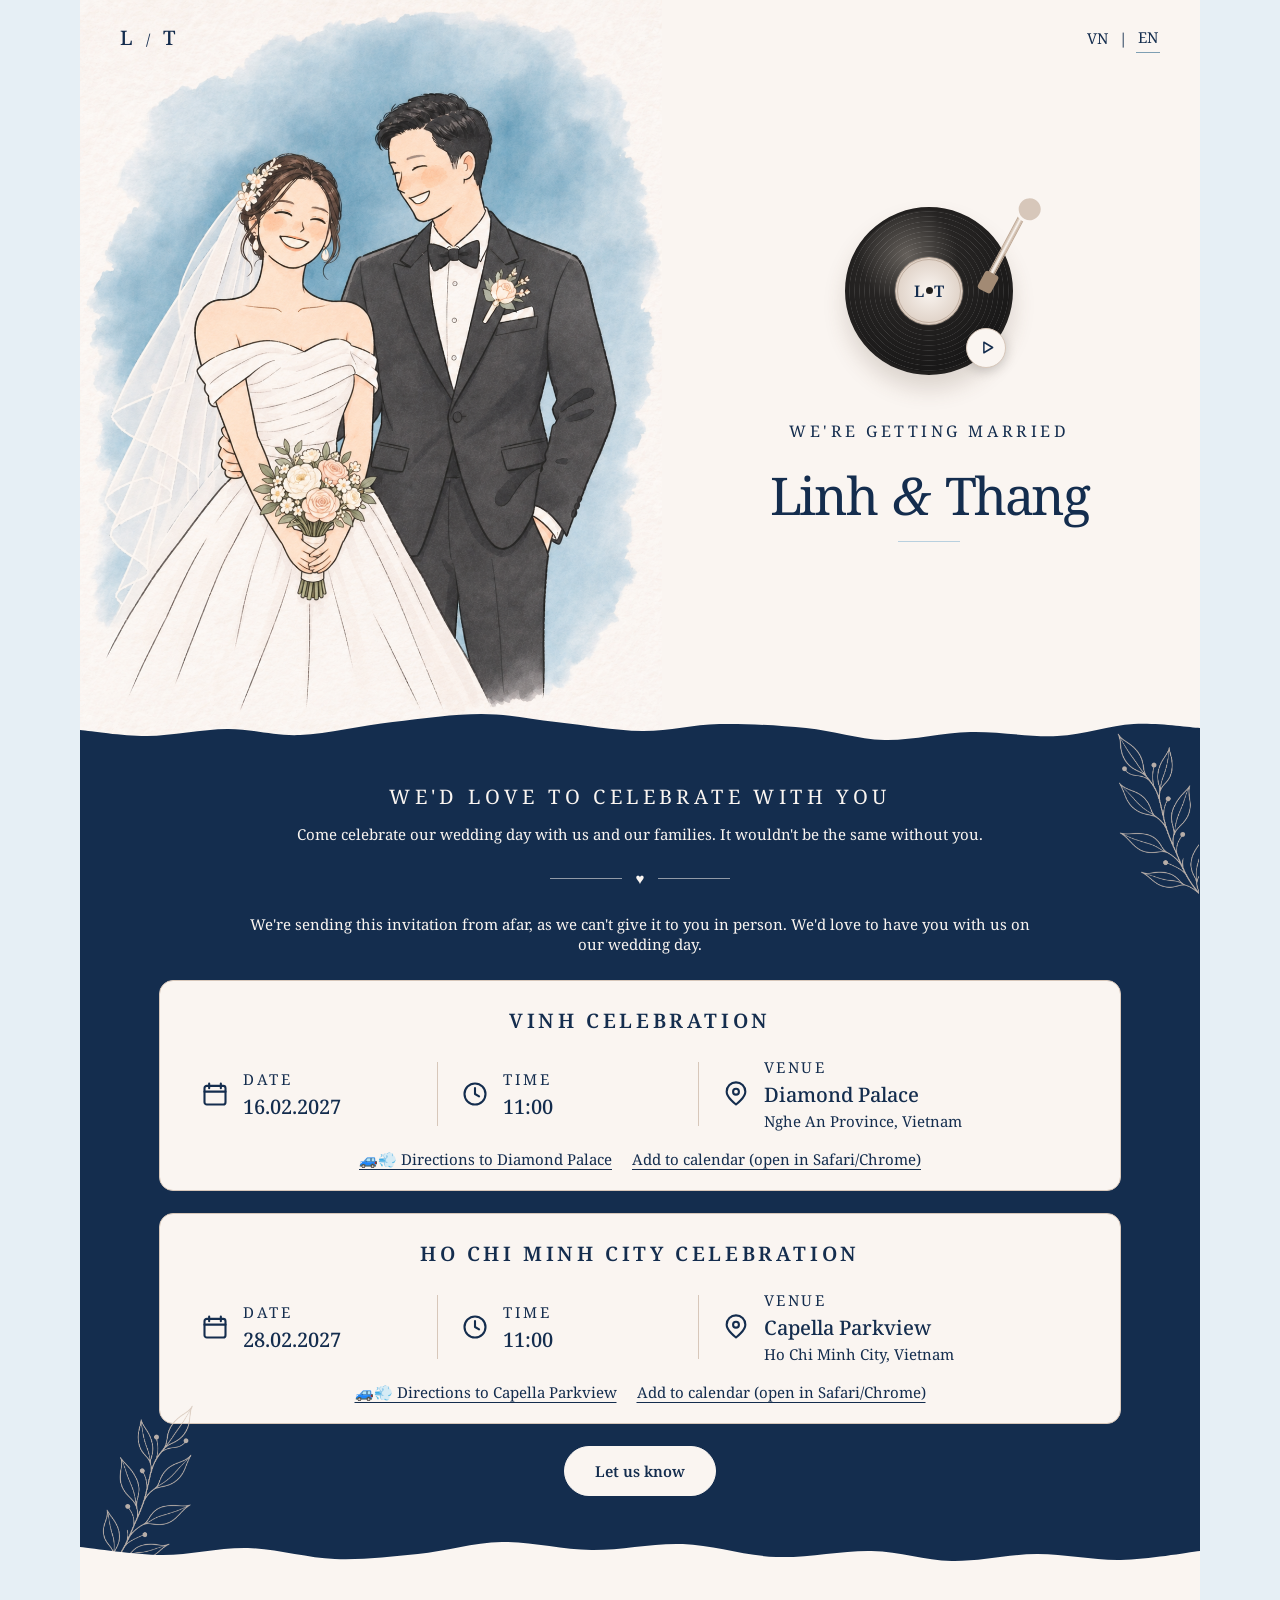
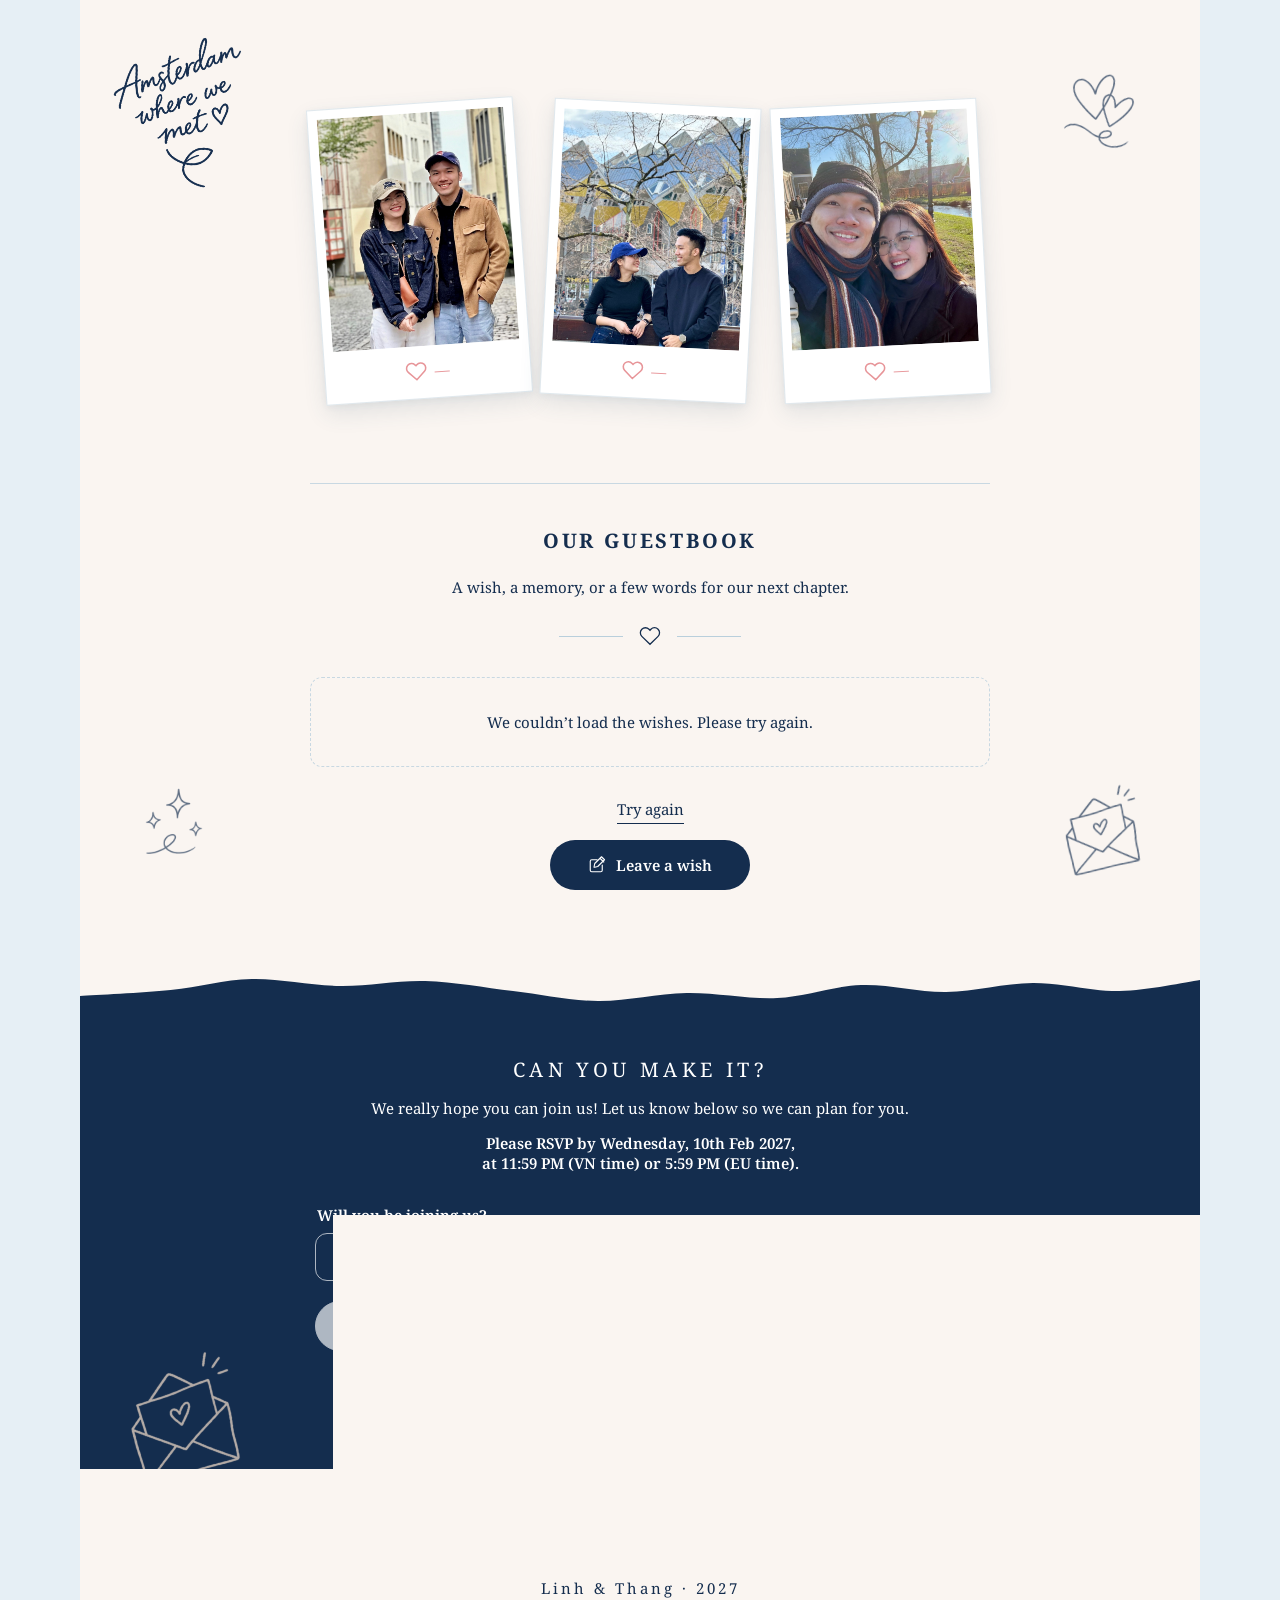
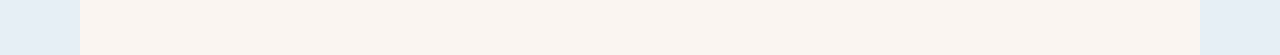
==== index.html @ 7b73bbb4 "Link the full calendar label including Safari/Chrome note" ====
<!doctype html>
<html lang="en">
<head>
  <meta charset="utf-8">
  <meta name="viewport" content="width=device-width,initial-scale=1,viewport-fit=cover">
  <meta name="theme-color" content="#e6eff5">
  <meta name="description" content="Thân mến mời bạn đến chung vui trong ngày cưới của Linh &amp; Thắng. Nghệ An · 16.02.2027 | TP. Hồ Chí Minh · 28.02.2027.">
  <title>Linh & Thang | We're getting married!</title>
  <!-- Static sharing metadata is readable before JavaScript or the private guest lookup.
       Keep og:url and canonical unset: invitation query parameters identify the recipient. -->
  <meta property="og:type" content="website">
  <meta property="og:site_name" content="Linh &amp; Thắng">
  <meta property="og:locale" content="vi_VN">
  <meta property="og:locale:alternate" content="en_US">
  <meta property="og:title" content="Linh &amp; Thắng | Thiệp cưới">
  <meta property="og:description" content="Thân mến mời bạn đến chung vui trong ngày cưới của Linh &amp; Thắng. Nghệ An · 16.02.2027 | TP. Hồ Chí Minh · 28.02.2027.">
  <meta property="og:image" content="https://linhthangwedding.github.io/assets/polaroid-couple-20261106.jpg">
  <meta property="og:image:secure_url" content="https://linhthangwedding.github.io/assets/polaroid-couple-20261106.jpg">
  <meta property="og:image:type" content="image/jpeg">
  <meta property="og:image:width" content="1436">
  <meta property="og:image:height" content="2048">
  <meta property="og:image:alt" content="Linh và Thắng bên nhau trên một con phố ở Hà Lan.">
  <meta name="twitter:card" content="summary_large_image">
  <meta name="twitter:title" content="Linh &amp; Thắng | Thiệp cưới">
  <meta name="twitter:description" content="Thân mến mời bạn đến chung vui trong ngày cưới của Linh &amp; Thắng. Nghệ An · 16.02.2027 | TP. Hồ Chí Minh · 28.02.2027.">
  <meta name="twitter:image" content="https://linhthangwedding.github.io/assets/polaroid-couple-20261106.jpg">
  <meta name="twitter:image:alt" content="Linh và Thắng bên nhau trên một con phố ở Hà Lan.">
  <link rel="preconnect" href="https://script.google.com">
  <link rel="dns-prefetch" href="//script.googleusercontent.com">
  <!-- Begin the private guest lookup as soon as the HTML head is parsed.
       The response is held for script.js?v=repeat-hearts-20261104; no names are embedded in public files. -->
  <script>
  (() => {
    const slug = new URLSearchParams(location.search).get("i") ||
                 new URLSearchParams(location.search).get("invite") || "";
    if (!/^[a-z0-9][a-z0-9-]{1,75}$/.test(slug)) return;
    const endpoint = new URL("https://script.google.com/macros/s/AKfycbwDA6HVjo0JZUM0dCiPjVwNB2Whzjgsr4IiuTxulmd2LDijhpfQ3SR_c34VVJ6mXHNRxQ/exec");
    const callback = "ltEarlyGuest" + Math.random().toString(36).slice(2);
    endpoint.searchParams.set("action", "guest");
    endpoint.searchParams.set("invite", slug);
    endpoint.searchParams.set("callback", callback);
    endpoint.searchParams.set("nocache", String(Date.now()));
    window.__ltwEarlyGuestLookup = new Promise((resolve, reject) => {
      const tag = document.createElement("script");
      let complete = false;
      const timer = setTimeout(() => finish(new Error("Guest lookup timed out")), 20000);
      function finish(error, data) {
        if (complete) return;
        complete = true;
        clearTimeout(timer);
        tag.remove();
        delete window[callback];
        if (error) reject(error);
        else resolve(data);
      }
      // Paint the verified guest name as soon as the early lookup returns.
      // Do not wait for the main JavaScript bundle or trust a guessed slug.
      window[callback] = data => {
        if (data && data.valid === true && typeof data.name === "string" && data.name.trim()) {
          const name = data.name.trim().slice(0, 120);
          const cacheEntry = JSON.stringify({
            name,
            expires: Date.now() + 3 * 24 * 60 * 60 * 1000
          });
          for (const kind of ["localStorage", "sessionStorage"]) {
            try { window[kind].setItem("ltw:verifiedGuest:" + slug, cacheEntry); }
            catch (_) { /* Private browsing may block storage. */ }
          }
          const paint = () => {
            const label = document.getElementById("inviteGuestName");
            if (!label) return false;
            label.textContent = name;
            label.classList.remove("hidden");
            const notice = document.getElementById("inviteGuestNotice");
            if (notice && notice.dataset.messageKey === "guestLoading") {
              notice.dataset.messageKey = "";
              notice.textContent = "";
              notice.classList.add("hidden");
            }
            return true;
          };
          if (!paint()) document.addEventListener("DOMContentLoaded", paint, {once:true});
        }
        finish(null, data);
      };
      tag.onerror = () => finish(new Error("Guest lookup failed"));
      tag.src = endpoint.toString();
      tag.async = true;
      document.head.appendChild(tag);
    });
  })();
  </script>
  <link rel="preconnect" href="https://fonts.googleapis.com">
  <link rel="preconnect" href="https://fonts.gstatic.com" crossorigin>
  <link href="https://fonts.googleapis.com/css2?family=Noto+Serif:ital,wght@0,400;0,500;0,600;1,400;1,500&display=swap" rel="stylesheet">
  <link rel="preload" as="image" href="assets/hero-watercolour-bouquet-20261103.png" fetchpriority="high">
  <link rel="stylesheet" href="styles.css?v=calendar-linked-note-20261116">
  <link rel="stylesheet" href="guestbook.css?v=20261116b">
</head>
<body>
<main class="site-shell">

  <header class="topbar">
    <a class="monogram" href="#top" aria-label="Linh and Thang" data-i18n-aria-label="brandAria">L <span>/</span> T</a>
    <!-- Switch between fully localized Vietnamese and English invitations. -->
    <div class="lang-switch" aria-label="Choose a language" data-i18n-aria-label="languageAria">
      <button class="lang-btn" data-lang="vi" type="button">VN</button>
      <span>|</span>
      <button class="lang-btn active" data-lang="en" type="button">EN</button>
    </div>
  </header>

  <section class="hero" id="top">
    <div class="hero-photo">
      <img src="assets/hero-watercolour-bouquet-20261103.png" alt="Watercolour wedding portrait of Linh and Thang" data-i18n-alt="imageAlt" width="1117" height="1408" loading="eager" fetchpriority="high">
      <span class="photo-wash" aria-hidden="true"></span>
    </div>
    <div class="hero-copy">
      <div class="vinyl-player" id="vinylPlayer">
        <div class="turntable-deck">
          <div class="turntable-arm" aria-hidden="true"></div>
          <button class="vinyl-play-button" id="vinylPlayButton" type="button" disabled
            aria-label="Play I Think They Call This Love (Cover)" data-i18n-aria-label="musicPlayLabel" aria-pressed="false">
            <span class="vinyl-disc" aria-hidden="true"><span class="vinyl-disc-label">L&nbsp;&nbsp;T</span></span>
            <span class="vinyl-control" aria-hidden="true">
              <svg class="vinyl-icon-play" viewBox="0 0 24 24" fill="none" stroke="currentColor" stroke-width="1.7" stroke-linejoin="round"><path d="m9 6 10 6-10 6z"/></svg>
              <svg class="vinyl-icon-pause" viewBox="0 0 24 24" fill="none" stroke="currentColor" stroke-width="1.7" stroke-linecap="round"><path d="M9 6v12M15 6v12"/></svg>
            </span>
          </button>
        </div>
        <p id="vinylStatus" class="vinyl-status sr-only" role="status" aria-live="polite" data-i18n="musicLoading">Loading music player…</p>
        <div class="spotify-playback-service" aria-hidden="true" inert>
          <div class="spotify-embed-slot" id="spotifyEmbedSlot" aria-label="Spotify player for I Think They Call This Love (Cover)"></div>
        </div>
      </div>
      <p class="eyebrow" data-i18n="weddingOf">WE'RE GETTING MARRIED</p>
      <h1>Linh <em>&amp;</em> Thang</h1>
      <div class="fine-rule" aria-hidden="true"></div>
    </div>
  </section>

  <section class="invite-card botanical-card">
    <span class="botanical branch-left" aria-hidden="true"></span>
    <span class="botanical branch-right" aria-hidden="true"></span>

    <p class="invite-kicker" data-i18n="formalInvite">WE'D LOVE TO CELEBRATE WITH YOU</p>
    <p id="inviteGuestName" class="invite-guest-name hidden" aria-live="polite"></p>
    <!-- Paint the name from the personal URL immediately; backend verifies it before RSVP. -->
    <script>
      (() => {
        const params = new URLSearchParams(window.location.search);
        const slug = (params.get("i") || params.get("invite") || "").trim();
        let name = (params.get("to") || "").trim().slice(0, 120);
        if (!name && /^[a-z0-9][a-z0-9-]{1,75}$/.test(slug)) {
          // Only a name previously verified by our backend is saved locally.
          // Show it before the rest of the page finishes parsing.
          try {
            const key = "ltw:verifiedGuest:" + slug;
            const cached = JSON.parse(localStorage.getItem(key) || sessionStorage.getItem(key) || "null");
            if (cached && typeof cached.name === "string" && cached.expires > Date.now()) {
              name = cached.name.trim().slice(0, 120);
            }
          } catch (_) { /* Private browsing may disable local storage. */ }
        }
        if (slug && name && /^[a-z0-9][a-z0-9-]{1,75}$/.test(slug)) {
          const label = document.getElementById("inviteGuestName");
          label.textContent = name;
          label.classList.remove("hidden");
        }
      })();
    </script>
    <p id="inviteGuestNotice" class="invite-guest-notice hidden" role="status"></p>
    <p class="invite-copy" data-i18n="inviteCopy">Come celebrate our wedding day with us and our families. It wouldn't be the same without you.</p>

    <div class="ornament"><span></span><i>♥</i><span></span></div>

    <p class="invite-copy celebration-note" data-i18n="celebrationNote">We're sending this invitation from afar, as we can't give it to you in person. We'd love to have you with us on our wedding day.</p>

    <div class="celebration-panel celebration-panel--vinh">
      <p class="celebration-heading" data-i18n="vinhCelebration">VINH CELEBRATION</p>
      <div class="event-facts">
        <div class="fact">
          <div class="fact-icon" aria-hidden="true"><svg viewBox="0 0 24 24" focusable="false" xmlns="http://www.w3.org/2000/svg"><rect x="3" y="5" width="18" height="16" rx="2"/><path d="M7 3v4M17 3v4M3 10h18"/></svg></div>
          <div>
            <span class="fact-label" data-i18n="dateLabel">Date</span>
            <strong>16.02.2027</strong>
          </div>
        </div>
        <div class="fact">
          <div class="fact-icon" aria-hidden="true"><svg viewBox="0 0 24 24" focusable="false" xmlns="http://www.w3.org/2000/svg"><circle cx="12" cy="12" r="9"/><path d="M12 7v5l3.5 2"/></svg></div>
          <div>
            <span class="fact-label" data-i18n="timeLabel">Time</span>
            <strong>11:00</strong>
          </div>
        </div>
        <div class="fact location-fact">
          <div class="fact-icon" aria-hidden="true"><svg viewBox="0 0 24 24" focusable="false" xmlns="http://www.w3.org/2000/svg"><path d="M20 10c0 5-8 11-8 11S4 15 4 10a8 8 0 1 1 16 0Z"/><circle cx="12" cy="10" r="2.5"/></svg></div>
          <div>
            <span class="fact-label" data-i18n="locationLabel">Venue</span>
            <strong data-i18n="vinhVenue">Diamond Palace</strong>
            <small data-i18n="vinhCity">Nghe An Province, Vietnam</small>
          </div>
        </div>
      </div>
      <div class="celebration-links">
        <a class="text-link" href="https://www.google.com/maps/search/?api=1&amp;query=Diamond+Palace+9+Ho+Tung+Mau+Vinh+Nghe+An+Vietnam&amp;query_place_id=ChIJ3fLn3-zPOTERuhiOadFgFDk" target="_blank" rel="noopener" data-i18n="vinhDirections">🚙💨 Directions to Diamond Palace</a>
        <div class="calendar-action">
          <a class="text-link" href="https://linhthangwedding.github.io/assets/linh-thang-wedding-vinh.ics" download="Linh-Thang-Wedding-Vinh.ics" data-i18n="saveDate">Add to calendar (open in Safari/Chrome)</a>
        </div>
      </div>
    </div>

    <div class="celebration-panel celebration-panel--hcm">
      <p class="celebration-heading" data-i18n="hcmCelebration">HO CHI MINH CITY CELEBRATION</p>
      <div class="event-facts">
        <div class="fact">
          <div class="fact-icon" aria-hidden="true"><svg viewBox="0 0 24 24" focusable="false" xmlns="http://www.w3.org/2000/svg"><rect x="3" y="5" width="18" height="16" rx="2"/><path d="M7 3v4M17 3v4M3 10h18"/></svg></div>
          <div>
            <span class="fact-label" data-i18n="dateLabel">Date</span>
            <strong>28.02.2027</strong>
          </div>
        </div>
        <div class="fact">
          <div class="fact-icon" aria-hidden="true"><svg viewBox="0 0 24 24" focusable="false" xmlns="http://www.w3.org/2000/svg"><circle cx="12" cy="12" r="9"/><path d="M12 7v5l3.5 2"/></svg></div>
          <div>
            <span class="fact-label" data-i18n="timeLabel">Time</span>
            <strong>11:00</strong>
          </div>
        </div>
        <div class="fact location-fact">
          <div class="fact-icon" aria-hidden="true"><svg viewBox="0 0 24 24" focusable="false" xmlns="http://www.w3.org/2000/svg"><path d="M20 10c0 5-8 11-8 11S4 15 4 10a8 8 0 1 1 16 0Z"/><circle cx="12" cy="10" r="2.5"/></svg></div>
          <div>
            <span class="fact-label" data-i18n="locationLabel">Venue</span>
            <strong>Capella Parkview</strong>
            <small data-i18n="city">Ho Chi Minh City, Vietnam</small>
          </div>
        </div>
      </div>
      <div class="celebration-links">
        <a class="text-link" href="https://www.google.com/maps/search/?api=1&amp;query=Capella+Parkview+Ho+Chi+Minh+City" target="_blank" rel="noopener" data-i18n="hcmDirections">🚙💨 Directions to Capella Parkview</a>
        <div class="calendar-action">
          <a class="text-link" href="https://linhthangwedding.github.io/assets/linh-thang-wedding.ics" download="Linh-Thang-Wedding.ics" data-i18n="saveDate">Add to calendar (open in Safari/Chrome)</a>
        </div>
      </div>
    </div>

    <div class="invite-actions celebration-rsvp-action">
      <a class="btn primary" href="#rsvp" data-i18n="rsvpButton">Let us know</a>
    </div>
  </section>

  <section class="story-section" id="story">
    <figure class="story-origin">
      <span class="story-origin-art" aria-hidden="true"></span>
      <figcaption class="sr-only" data-i18n="storyOrigin">Amsterdam — where we met</figcaption>
    </figure>


    <!-- Caption-free demo: replace the three src values after layout approval. -->
    <div class="polaroid-gallery" role="group" aria-label="Three favorite moments of Linh and Thang">
      <figure class="polaroid polaroid--one">
        <div class="polaroid-photo"><img src="assets/polaroid-couple-20261106.jpg" alt="Linh and Thang together" data-i18n-alt="storyPhotoCoupleAlt" width="1436" height="2048" loading="lazy" decoding="async"></div>
        <button class="photo-heart" type="button" data-photo-heart="keukenhof" aria-label="Like this photo" disabled><svg viewBox="0 0 24 24" aria-hidden="true"><path d="M20.8 4.6a5.5 5.5 0 0 0-7.8 0L12 5.7l-1.1-1.1a5.5 5.5 0 0 0-7.8 7.8L12 21l8.8-8.6a5.5 5.5 0 0 0 0-7.8Z"/></svg><span class="photo-heart-count">—</span></button>
      </figure>
      <figure class="polaroid polaroid--two">
        <div class="polaroid-photo"><img src="assets/polaroid-rotterdam.jpeg?v=20261102b" onerror="this.onerror=null;this.src='assets/louvre.jpeg'" alt="Linh and Thang in Rotterdam" loading="lazy" decoding="async"></div>
        <button class="photo-heart" type="button" data-photo-heart="rotterdam" aria-label="Like this photo" disabled><svg viewBox="0 0 24 24" aria-hidden="true"><path d="M20.8 4.6a5.5 5.5 0 0 0-7.8 0L12 5.7l-1.1-1.1a5.5 5.5 0 0 0-7.8 7.8L12 21l8.8-8.6a5.5 5.5 0 0 0 0-7.8Z"/></svg><span class="photo-heart-count">—</span></button>
      </figure>
      <figure class="polaroid polaroid--three">
        <div class="polaroid-photo"><img src="assets/polaroid-zaandam-20261104.jpg" alt="Linh and Thang in Zaandam" data-i18n-alt="storyPhotoZaandamAlt" width="2048" height="1536" loading="lazy" decoding="async"></div>
        <button class="photo-heart" type="button" data-photo-heart="zaandam" aria-label="Like this photo" disabled><svg viewBox="0 0 24 24" aria-hidden="true"><path d="M20.8 4.6a5.5 5.5 0 0 0-7.8 0L12 5.7l-1.1-1.1a5.5 5.5 0 0 0-7.8 7.8L12 21l8.8-8.6a5.5 5.5 0 0 0 0-7.8Z"/></svg><span class="photo-heart-count">—</span></button>
      </figure>
    </div>
    <p id="photoHeartStatus" class="photo-heart-status" role="status" aria-live="polite"></p>

    <section class="guestbook" id="guestbook" aria-labelledby="guestbookTitle">
      <h2 class="guestbook-title" id="guestbookTitle" data-gb-copy="title">OUR GUESTBOOK</h2>
      <p class="guestbook-intro" data-gb-copy="intro">A wish, a memory, or a few words for our next chapter.</p>
      <div class="guestbook-divider" aria-hidden="true"><svg viewBox="0 0 24 24"><path d="M20.8 4.6a5.5 5.5 0 0 0-7.8 0L12 5.7l-1.1-1.1a5.5 5.5 0 0 0-7.8 7.8L12 21l8.8-8.6a5.5 5.5 0 0 0 0-7.8Z"/></svg></div>
      <p class="guestbook-state" id="guestbookState" role="status">Opening our guestbook…</p>
      <div class="guestbook-list" id="guestbookList" role="region" tabindex="0" aria-label="Wishes for Linh and Thang"></div>
      <p class="guestbook-scroll-hint" id="guestbookScrollHint" data-gb-copy="scroll" hidden>Scroll inside the guestbook to read more</p>
      <div class="guestbook-actions">
        <button type="button" class="guestbook-retry" id="guestbookRetry" data-gb-copy="retry" hidden>Try again</button>
        <button type="button" class="guestbook-more" id="guestbookMore" data-gb-copy="more" hidden>Read more wishes</button>
        <button type="button" class="btn primary guestbook-open" id="guestbookOpen" aria-haspopup="dialog" aria-controls="guestbookDialog">
          <svg viewBox="0 0 24 24" aria-hidden="true"><path d="M12 5H5a2 2 0 0 0-2 2v12a2 2 0 0 0 2 2h12a2 2 0 0 0 2-2v-7M16 3l5 5M9 15l4-1L22 5l-4-4-9 9-1 5Z"/></svg>
          <span data-gb-copy="open">Leave a wish</span>
        </button>
      </div>
    </section>


    <div class="story-small-doodles" aria-hidden="true">
      <span class="story-doodle story-doodle-hearts"></span>
      <span class="story-doodle story-doodle-letter"></span>
      <span class="story-doodle story-doodle-sparkles"></span>
    </div>


  </section>

  <section class="rsvp-section" id="rsvp">
    <div class="rsvp-head">
      <p class="section-kicker" data-i18n="rsvpTitle">CAN YOU MAKE IT?</p>
      <p id="rsvpIntro" data-i18n="rsvpIntro">We really hope you can join us! Let us know below so we can plan for you.</p>
      <p class="rsvp-deadline" data-i18n="rsvpDeadline">Please RSVP by Wednesday, 10th Feb 2027,
at 11:59 PM (VN time) or 5:59 PM (EU time).</p>
    </div>

    <div id="rsvpClosedPanel" class="rsvp-closed-panel hidden" role="status" aria-live="polite">
      <p id="rsvpClosedMessage"></p>
      <p id="rsvpSeeYou" class="rsvp-see-you hidden" data-i18n="rsvpSeeYou">See you at our</p>
      <p id="rsvpVenueSummary" class="rsvp-venue-summary hidden"></p>
      <p id="rsvpSignoff" class="rsvp-signoff hidden" data-i18n="rsvpSignoff">With love,
Linh &amp; Thang ♡</p>
      <div id="rsvpEditControls" class="rsvp-edit-controls hidden">
        <p data-i18n="rsvpEditHint">Plans changed? You can update your RSVP until February 10, 2027, at 11:59 PM (Vietnam time) / 5:59 PM (CET).</p>
      </div>
      <div id="rsvpActionRow" class="rsvp-action-row hidden">
        <button type="button" id="rsvpEditButton" class="btn ghost hidden" data-i18n="rsvpEditButton">Update my RSVP</button>
        <div id="rsvpCalendarAction" class="calendar-action rsvp-calendar-action hidden">
          <a id="rsvpCalendarButton" class="btn primary rsvp-calendar-button hidden" href="https://linhthangwedding.github.io/assets/linh-thang-wedding.ics" download="Linh-Thang-Wedding.ics" data-i18n="rsvpCalendarButton">Add to calendar (open in Safari/Chrome)</a>
        </div>
      </div>
    </div>

    <form id="rsvpForm" class="rsvp-form">
      <input type="hidden" name="event" value="hcm">
      <input type="hidden" name="invite" id="rsvpInvite" value="">
      <p id="rsvpGuestSummary" class="rsvp-invitee hidden" aria-live="polite">
        <span data-i18n="guestSummaryLabel">Replying for</span>
        <strong id="rsvpGuestName"></strong>
      </p>

      <fieldset>
        <legend data-i18n="attendingQ">Will you be joining us?</legend>
        <div class="choice-row">
          <label class="choice"><input type="radio" name="attending" value="yes" required><span data-i18n="yes">Yes, I'll be there!</span></label>
          <label class="choice"><input type="radio" name="attending" value="no" required><span data-i18n="no">Sorry, I can't</span></label>
        </div>
      </fieldset>

      <div id="yesBranch" class="branch hidden">
        <fieldset id="rsvpVenueFieldset" disabled>
          <legend data-i18n="venueQuestion">Which celebration will you be joining?</legend>
          <div class="choice-row">
            <label class="choice"><input type="radio" name="venue" value="Vinh" required disabled><span data-i18n="venueVinh">Nghe An</span></label>
            <label class="choice"><input type="radio" name="venue" value="HCM" required disabled><span data-i18n="venueHCM">Ho Chi Minh City</span></label>
          </div>
        </fieldset>
        <label>
          <span data-i18n="partySize">How many are coming (including you)?</span>
          <input type="number" name="party_size" min="1" max="10" step="1" value="1" inputmode="numeric" disabled>
          <small class="party-help" data-i18n="partySizeHelp">Please include yourself in the total.</small>
          <span class="party-summary" id="partyConfirmation" aria-live="polite"></span>
        </label>
      </div>

      <div id="noBranch" class="branch hidden">
        <div class="decline-message">
          <p id="declineMessage" aria-live="polite"></p>
          <p class="rsvp-signoff" data-i18n="rsvpSignoff">With love,
Linh &amp; Thang ♡</p>
        </div>
        <textarea name="wishes" rows="4" aria-label="A little note or wish for Linh & Thang" data-i18n-aria-label="wishes" data-i18n-placeholder="wishesPlaceholder" placeholder="Leave us a little wish, if you'd like..."></textarea>
      </div>

      <button class="btn primary full" type="submit" data-i18n="submit">Send my RSVP</button>
      <button id="rsvpCancelEdit" class="btn ghost rsvp-cancel-edit hidden" type="button" data-i18n="rsvpCancelEdit">Back to my RSVP</button>
      <p id="formStatus" class="form-status" role="status"></p>
    </form>
  </section>

  <footer>
    <p>Linh &amp; Thang · 2027</p>
  </footer>
</main>

<dialog class="guestbook-dialog" id="guestbookDialog" aria-labelledby="guestbookModalTitle" aria-describedby="guestbookModalIntro">
  <button class="guestbook-close" type="button" id="guestbookClose" aria-label="Close the wish form"><svg viewBox="0 0 24 24" aria-hidden="true"><path d="m6 6 12 12M6 18 18 6"/></svg></button>
  <h2 id="guestbookModalTitle" data-gb-copy="modalTitle">A little note for Linh &amp; Thang</h2>
  <p class="guestbook-dialog-intro" id="guestbookModalIntro" data-gb-copy="modalIntro">We’d love to read a few words from you.</p>
  <form class="guestbook-form" id="guestbookForm">
    <p id="guestbookFeedback" class="guestbook-feedback" role="status" aria-live="polite" hidden></p>
    <label class="guestbook-field" for="guestbookName"><span data-gb-copy="name">Your name</span>
      <input id="guestbookName" name="display_name" type="text" autocomplete="name" maxlength="80" required>
    </label>
    <label class="guestbook-field" for="guestbookMessage"><span data-gb-copy="message">Your wish</span>
      <textarea id="guestbookMessage" name="message" rows="4" maxlength="1000" required aria-describedby="guestbookPublicNote"></textarea>
    </label>
    <div class="guestbook-field-footer"><output class="guestbook-counter" id="guestbookCounter" for="guestbookMessage" aria-hidden="true">0 / 1000</output></div>
    <label class="guestbook-honeypot" aria-hidden="true">Website<input type="text" name="website" tabindex="-1" autocomplete="off"></label>
    <p class="guestbook-public-note" id="guestbookPublicNote" data-gb-copy="publicNote">Your name and wish will appear in the guestbook for everyone to read.</p>
    <button class="btn primary" id="guestbookSend" type="submit" data-gb-copy="send">Send my wish</button>
  </form>
</dialog>
<script src="script.js?v=calendar-linked-note-20261116"></script>
<script src="guestbook.js?v=20261116a"></script>
</body>
</html>
---- styles.css ----
:root{
  --bg:#e6eff5;
  --paper:#ffffff;
  --paper2:#ffffff;
  --ink:#142d4e;
  --muted:#587b90;
  --line:#bfd3df;
  --sage:#7e9fb3;
  --button:#142d4e;
  --button-dark:#0b1e36;
}
*{box-sizing:border-box}
html{scroll-behavior:smooth}
body{
  margin:0;
  background:var(--bg);
  color:var(--ink);
  font-family:"Manrope",system-ui,sans-serif;
}
button,input,textarea{font:inherit}
.site-shell{
  width:min(100%,1120px);
  margin:0 auto;
  background:var(--paper);
  box-shadow:none;
  overflow:hidden;
}
.topbar{
  position:absolute;
  z-index:10;
  width:min(calc(100% - 40px),1080px);
  left:50%;
  transform:translateX(-50%);
  top:22px;
  display:flex;
  justify-content:space-between;
  align-items:center;
  padding:0 20px;
}
.monogram{
  color:var(--ink);
  text-decoration:none;
  font:500 18px/1 "Noto Serif",serif;
  letter-spacing:.08em;
}
.monogram span{color:#88a9bc;font-weight:400;margin:0 5px}
.lang-switch{display:flex;gap:9px;align-items:center;color:#587b90;font-family:"Noto Serif",serif;font-size:13px}
.lang-btn{border:0;background:transparent;color:#587b90;padding:5px 2px;cursor:pointer}
.lang-btn.active{color:var(--ink);border-bottom:1px solid #7e9fb3}

.hero{
  min-height:590px;
  display:grid;
  grid-template-columns:52% 48%;
  background:#ffffff;
}
.hero-photo{
  position:relative;
  min-height:590px;
  overflow:hidden;
}
.hero-photo img{
  width:100%;
  height:100%;
  object-fit:cover;
  object-position:center 64%;
  display:block;
  filter:none;
}
.photo-wash{display:none;}
.hero-copy{
  display:flex;
  flex-direction:column;
  justify-content:center;
  align-items:center;
  text-align:center;
  background:#faf5f1;
  padding:90px 54px 84px 36px;
}
.eyebrow,.section-kicker,.invite-kicker,.event-title{
  font-family:"Noto Serif",serif;
  letter-spacing:.22em;
}
.eyebrow{font-size:12px;margin:0 0 28px}
.hero h1{
  font-family:"Noto Serif",serif;
  font-size:clamp(56px,7vw,92px);
  font-weight:400;
  line-height:.95;
  margin:0;
  letter-spacing:-.045em;
}
.hero h1 em{
  color:#8aaec2;
  font-weight:400;
  font-style:italic;
  padding:0 .08em;
}
.fine-rule{width:62px;height:1px;background:#b8d0df;margin:28px 0 20px}
.hero-date{
  font-family:"Noto Serif",serif;
  font-size:20px;
  letter-spacing:.32em;
  margin:0 0 20px;
}
.hero-tagline{color:var(--muted);font-size:13px;line-height:1.7;max-width:360px;margin:0}

.invite-card{
  --invite-paper:#faf5f1;
  --invite-line:#d7c7ba;
  --lt-text-light:var(--invite-paper);
  position:relative;
  z-index:3;
  width:100%;
  margin:-34px auto 0;
  padding:46px 78px 42px;
  text-align:center;
  background:var(--ink);
  box-shadow:none;
  border:1px solid var(--ink);
  overflow:hidden;
}
.invite-kicker{font-size:20px;margin:0 0 14px}
.invite-copy{margin:5px auto;font-family:"Noto Serif",serif;font-size:17px}
.invite-copy.italic{font-style:italic;color:#587b90}
.celebration-note{max-width:780px;margin:0 auto 26px}
.ornament{display:flex;align-items:center;justify-content:center;gap:14px;margin:24px auto 26px;color:#7e9fb3}
.ornament span{width:72px;height:1px;background:#bfd3df}
.ornament i{font-style:normal;font-size:12px}
.ornament.dark{margin:20px auto 24px}
.event-title{font-size:17px;margin:0 0 26px}
.celebration-panel{
  margin:0 auto 22px;
  padding:26px 18px 19px;
  border:1px solid #cbdde7;
  border-radius:14px;
  background:#ffffff;
}
.celebration-heading{
  margin:0 0 23px;
  font-family:"Manrope",sans-serif;
  font-size:12px;
  font-weight:600;
  letter-spacing:.18em;
  color:#315b73;
}
.celebration-panel .event-facts{margin-bottom:16px}
.celebration-panel .fact{padding:0 clamp(8px,2vw,22px)}
.celebration-panel .fact strong{
  font-size:clamp(16px,2vw,21px);
  white-space:normal;
  overflow-wrap:break-word;
}
.celebration-links{display:flex;align-items:flex-start;justify-content:center;gap:4px 20px;flex-wrap:wrap}
.celebration-links .text-link{width:auto;margin:0;line-height:1.6}
.calendar-action{display:inline-flex;flex-direction:column;align-items:center;gap:4px;max-width:17rem}
.celebration-links .calendar-action{flex-direction:row;align-items:baseline;justify-content:center;gap:8px;max-width:100%;flex-wrap:wrap}
.celebration-links .calendar-action>.text-link{white-space:normal}
.calendar-download-note{display:block;max-width:100%;margin:0;font-weight:400;line-height:1.4;text-align:center;opacity:.75}
.rsvp-calendar-action{flex:1 1 0;min-width:0;max-width:245px}
.rsvp-action-row .rsvp-calendar-action .btn{flex:none;align-self:stretch;width:100%;max-width:none}
.celebration-rsvp-action{margin-top:20px}
@media(max-width:760px){
  .celebration-panel{padding:25px 15px 17px}
  .celebration-panel .event-facts{margin-bottom:18px}
  .celebration-panel .fact{padding:12px 8px}
  .celebration-panel .fact:last-child{border-bottom:0}
  .celebration-panel .fact strong{font-size:20px}
  .celebration-links{flex-direction:column;align-items:center;gap:12px}
  .celebration-rsvp-action .btn{width:100%}
}
.event-facts{
  display:grid;
  grid-template-columns:1fr 1fr 1.55fr;
  align-items:center;
  margin:0 auto 30px;
}
.fact{
  min-height:64px;
  display:grid;
  grid-template-columns:auto 1fr;
  gap:13px;
  align-items:center;
  padding:0 28px;
  border-right:1px solid #cfdee7;
  text-align:left;
}
.fact:last-child{border-right:0}
/* Each celebration icon has the same drawing box and SVG stroke on all screens. */
.fact-icon{
  display:flex;
  align-items:center;
  justify-content:center;
  width:30px;
  height:30px;
  flex:0 0 30px;
  color:#739aaf;
  line-height:1;
}
.fact-icon svg{
  display:block;
  width:28px;
  height:28px;
  flex:0 0 28px;
  stroke:currentColor;
  fill:none;
  stroke-width:1.8;
  stroke-linecap:round;
  stroke-linejoin:round;
}
.fact-label{
  display:block;
  font-size:10px;
  letter-spacing:.17em;
  text-transform:uppercase;
  color:#587b90;
  margin-bottom:4px;
}
.fact strong{
  display:block;
  font-family:"Noto Serif",serif;
  font-size:22px;
  font-weight:500;
  white-space:nowrap;
}
.fact small{display:block;font-family:"Noto Serif",serif;font-size:14px;margin-top:3px}
.invite-actions{display:flex;justify-content:center;align-items:center;gap:12px;flex-wrap:wrap}
.btn{
  display:inline-flex;
  align-items:center;
  justify-content:center;
  min-height:50px;
  padding:0 30px;
  border-radius:999px;
  border:1px solid transparent;
  text-decoration:none;
  cursor:pointer;
  transition:.18s ease;
  font-weight:600;
}
.btn:hover{transform:translateY(-1px)}
.primary{background:var(--button);color:#fff}
.primary:hover{background:var(--button-dark)}
.ghost{border-color:#9fbdcf;color:#315b73;background:transparent}
.text-link{
  width:100%;
  margin-top:5px;
  color:#315b73;
  font-size:12px;
  text-underline-offset:4px;
}
.botanical{
  position:absolute;
  width:135px;
  height:210px;
  opacity:.78;
  pointer-events:none;
  background-image:url("data:image/svg+xml,%3Csvg xmlns='http://www.w3.org/2000/svg' viewBox='0 0 140 220'%3E%3Cg fill='none' stroke='%237e9fb3' stroke-width='1.6'%3E%3Cpath d='M26 215C34 165 47 112 86 26'/%3E%3Cpath d='M42 160c-24-9-31-28-31-43M52 137c26-5 39-19 46-36M61 112c-19-9-24-25-23-39M72 87c21-4 31-15 37-29'/%3E%3C/g%3E%3Cg fill='%23edf5fa' stroke='%239fbdcf' stroke-width='1'%3E%3Cellipse cx='12' cy='114' rx='15' ry='8' transform='rotate(22 12 114)'/%3E%3Cellipse cx='101' cy='94' rx='16' ry='8' transform='rotate(-25 101 94)'/%3E%3Cellipse cx='35' cy='72' rx='14' ry='7' transform='rotate(28 35 72)'/%3E%3C/g%3E%3C/svg%3E");
  background-size:contain;background-repeat:no-repeat;
}
.branch-left{left:-24px;bottom:-38px}
.branch-right{right:-18px;top:8px;transform:scaleX(-1)}

.story-section{
  padding:76px 110px 72px;
  text-align:center;
  background:#faf5f1;
}
.section-kicker{font-size:16px;margin:0}
.story-copy{
  max-width:650px;
  margin:0 auto;
  font-family:"Noto Serif",serif;
  font-size:17px;
  line-height:1.9;
  color:#315b73;
}
.rsvp-signoff{
  margin:28px 0 0;
  white-space:pre-line;
  font:inherit;
  color:inherit;
}

.rsvp-section{
  padding:78px 110px 90px;
  background:#ffffff;
}
.rsvp-head{text-align:center;margin-bottom:32px}
.rsvp-head p:last-child{color:var(--muted);font-size:14px}
.rsvp-head .rsvp-deadline{
  margin:14px auto 0;
  color:#315b73;
  font-size:13px;
  font-weight:600;
  white-space:pre-line;
}
.rsvp-closed-panel{
  max-width:650px;
  margin:24px auto 0;
  padding:26px 28px;
  background:#ffffff;
  border:1px solid #c5dbe8;
  border-radius:12px;
  text-align:center;
  font-family:"Noto Serif",serif;
  color:#315b73;
  font-size:16px;
  line-height:1.8;
}
.rsvp-closed-panel p{margin:0}
.rsvp-closed-panel .rsvp-signoff{margin:22px auto 0;color:inherit}
.rsvp-closed-panel .rsvp-venue-summary{
  margin:8px auto 0;
  font:600 13px/1.6 "Manrope",system-ui,sans-serif;
  color:#315b73;
}

.rsvp-edit-controls{
  display:flex;
  flex-direction:column;
  align-items:center;
  margin:20px auto 0;
}
.rsvp-edit-controls p{
  max-width:490px;
  font:400 13px/1.75 "Manrope",system-ui,sans-serif;
  color:#587b90;
}
.rsvp-action-row{
  display:flex;
  flex-wrap:nowrap;
  justify-content:center;
  align-items:flex-start;
  gap:12px;
  margin:18px auto 0;
  width:100%;
}
.rsvp-action-row .btn{
  flex:1 1 0;
  min-width:0;
  max-width:245px;
  min-height:50px;
  padding:10px 14px;
  text-align:center;
  white-space:normal;
  line-height:1.35;
}
.rsvp-action-row .btn,
.rsvp-cancel-edit{
  font-family:"Manrope",system-ui,sans-serif;
  font-size:13px;
  font-weight:600;
}
.rsvp-cancel-edit{width:100%}
@media(max-width:760px){
  .rsvp-closed-panel{padding:25px 16px;}
  .rsvp-action-row{gap:8px;}
  .rsvp-action-row .btn{
    padding:10px 7px;
    font-size:clamp(10px,3vw,12px);
    min-height:50px;
  }
}
.rsvp-form{
  max-width:650px;
  margin:0 auto;
  display:grid;
  gap:20px;
}
.rsvp-form label,.rsvp-form legend{font-size:13px;font-weight:600;color:#315b73}
.rsvp-form input,.rsvp-form textarea{
  width:100%;
  margin-top:8px;
  padding:14px 15px;
  border:1px solid #bdd3e0;
  border-radius:12px;
  background:#fff;
  color:#315b73;
  outline:none;
}
.rsvp-form fieldset{border:0;padding:0;margin:0}
.choice-row{display:grid;grid-template-columns:1fr 1fr;gap:12px;margin-top:8px}
.choice{position:relative}
.choice input{position:absolute;opacity:0}
.choice span{
  min-height:48px;
  border:1px solid #bdd3e0;
  border-radius:12px;
  display:flex;
  align-items:center;
  justify-content:center;
  background:#fff;
  cursor:pointer;
}
.choice input:checked+span{background:#406b84;color:#fff;border-color:#406b84}
 /* RSVP attendance options use the site's BODY tier (15px), not heading treatment. */
#rsvpForm .choice input[name="attending"] + span{
  font-family:"Noto Serif",Georgia,serif;
  font-size:15px!important;
  font-weight:400!important;
  line-height:1.5;
  letter-spacing:normal;
}
.branch{display:grid;gap:18px}
#rsvpVenueFieldset{margin:0;padding:0;border:0}
#rsvpVenueFieldset legend{margin-bottom:3px}
#rsvpVenueFieldset .choice span{padding:8px 12px;text-align:center}

.hidden{display:none!important}
.full{width:100%}
.form-status{text-align:center;color:#587b90;font-size:12px;min-height:18px}
footer{
  padding:34px 24px 42px;
  text-align:center;
  background:#faf5f1;
  font-family:"Noto Serif",serif;
  letter-spacing:.2em;
  font-size:12px;
  color:#315b73;
}

@media(max-width:760px){
  .topbar{width:100%;top:14px;padding:0 18px}
  .hero{grid-template-columns:1fr;min-height:0}
  .hero-photo{height:480px;min-height:0}
  .hero-photo img{object-position:center 68%}
  .photo-wash{background:none}
  .hero-copy{padding:46px 22px 70px}
  .hero h1{font-size:60px}
  .hero-date{font-size:17px}
  .invite-card{width:100%;margin:-36px auto 0;padding:38px 20px 34px}
  .invite-kicker{font-size:17px}
  .event-facts{grid-template-columns:1fr}
  .fact{border-right:0;border-bottom:1px solid #cfdee7;padding:15px 18px}
  .fact:last-child{border-bottom:0}
  .fact strong{font-size:20px}
  .invite-actions{flex-direction:column}
  .btn{width:100%}
  .story-section,.rsvp-section{padding:62px 22px}
  .story-copy{font-size:16px}
}


/* Personalized invitation: visible only for guest-specific links. */
.invite-guest-name{
  margin:16px auto 16px;
  max-width:min(100%,680px);
  padding:0 16px;
  font-family:"Noto Serif",serif;
  font-size:clamp(24px,3.8vw,35px);
  line-height:1.4;
  font-weight:600;
  color:#315b73;
  overflow-wrap:anywhere;
}
.invite-guest-name:not(.hidden) + .invite-copy{margin-top:10px}
.rsvp-form input[readonly]{
  background:#ffffff;
  border-color:#c5dbe8;
  color:#315b73;
}
.rsvp-form button[type=submit]:disabled{opacity:.66;cursor:progress;transform:none}
@media(max-width:760px){
 .invite-guest-name{font-size:26px;margin:16px auto 18px;}
}

/* Show failures near the invitation instead of leaving the greeting blank. */
.invite-guest-notice{margin:10px auto 14px;max-width:520px;font-size:13px;line-height:1.7;color:#315b73;text-align:center}

/* Clearly confirm the total attendance count on the RSVP form. */
.party-help{display:block;margin-top:7px;font-size:12px;line-height:1.6;color:#587b90;font-weight:400}
.party-summary{display:block;margin-top:10px;font-size:13px;font-weight:600;color:#315b73}

/* The guest is identified by their invitation URL; no editable name input. */
.rsvp-invitee{margin:0;padding:16px 20px;border:1px solid #cbdde7;border-radius:12px;background:#cfe2ee;text-align:center;font-size:14px;color:#315b73;line-height:1.7}
.rsvp-invitee strong{display:block;font-family:"Noto Serif",serif;font-size:22px;font-weight:600;color:#315b73;overflow-wrap:anywhere}

/* A personalized, gentle note appears only when the guest declines. */
.decline-message{
  margin:0 0 6px;
  padding:20px 23px;
  border-left:2px solid #9ebed1;
  background:#ffffff;
  border-radius:4px 12px 12px 4px;
  font-family:"Noto Serif",serif;
  font-size:clamp(15px,1.7vw,17px);
  font-weight:400;
  line-height:1.85;
  color:#315b73;
  white-space:normal;
}
.decline-message > p:first-child{margin:0;white-space:pre-line}
.decline-message .rsvp-signoff{margin:18px auto 0;color:inherit;text-align:center}
@media(max-width:760px){.decline-message{padding:17px 18px;font-size:15px;line-height:1.75}}

/* During the English-only invitation review, keep the VN/EN switch hidden. */
.lang-switch[hidden]{display:none!important}

/* Our Story: consistent photo frames and balanced, responsive polaroids. */
.polaroid-gallery{
  box-sizing:border-box;
  width:min(100%,790px);
  max-width:100%;
  margin:38px auto 34px;
  padding:10px 6px 16px;
  display:grid;
  grid-template-columns:repeat(3,minmax(0,1fr));
  gap:clamp(12px,2vw,24px);
  align-items:center;
  justify-items:center;
}
.polaroid{
  --tilt:0deg;
  position:relative;
  box-sizing:border-box;
  width:min(100%,215px);
  min-width:0;
  max-width:215px;
  margin:0;
  padding:9px 9px 52px;
  background:#ffffff;
  border:1px solid rgba(126,159,179,.24);
  box-shadow:0 9px 22px rgba(49,91,115,.12),0 2px 6px rgba(49,91,115,.06);
  transform:rotate(var(--tilt));
  transform-origin:50% 50%;
  transition:transform .25s ease,box-shadow .25s ease;
}
.polaroid--one{--tilt:-4deg}
.polaroid--two{--tilt:3deg}
.polaroid--three{--tilt:-3deg}
/* The frame (not the image) fixes height, so tall source files cannot stretch the card. */
.polaroid-photo{
  position:relative;
  width:100%;
  aspect-ratio:4/5;
  overflow:hidden;
  background:#ffffff;
}
.polaroid-photo img{
  display:block;
  position:absolute;
  inset:0;
  width:100%;
  height:100%;
  object-fit:cover;
  object-position:center center;
}
.polaroid--two img{object-position:center 62%}
.polaroid--three img{object-position:38% center}
.photo-heart{
  position:absolute;left:50%;bottom:5px;transform:translateX(-50%);
  display:inline-flex;align-items:center;justify-content:center;gap:7px;
  min-width:76px;min-height:44px;padding:4px 12px;
  border:0;border-radius:22px;background:transparent;color:#d43f46;
  font:500 14px/1.2 var(--font-sans, sans-serif);cursor:pointer;
  -webkit-tap-highlight-color:transparent;touch-action:manipulation;
}
.photo-heart svg{width:22px;height:22px;fill:transparent;stroke:currentColor;stroke-width:1.7;transition:fill .18s,color .18s,transform .18s}
.photo-heart[data-hearted="true"]{color:#d43f46}
.photo-heart[data-hearted="true"] svg{fill:currentColor}
.photo-heart:focus-visible{outline:2px solid var(--ink);outline-offset:-2px}
.photo-heart[aria-busy="true"]{cursor:pointer}
.photo-heart:disabled{cursor:default;opacity:.55}
.photo-heart-count{min-width:1ch;font-variant-numeric:tabular-nums}
.photo-heart-status{position:absolute;width:1px;height:1px;padding:0;margin:-1px;overflow:hidden;clip-path:inset(50%);white-space:nowrap;border:0}
@media(max-width:760px){.photo-heart{bottom:0;min-height:40px;gap:5px;font-size:13px}.photo-heart svg{width:20px;height:20px}}
@media(hover:hover){.photo-heart:hover:not(:disabled){background:rgba(212,63,70,.12)}}
.photo-heart-float{
  position:absolute;left:50%;bottom:34px;width:25px;height:25px;
  color:#d43f46;pointer-events:none;z-index:4;
  animation:photo-heart-float 1.5s cubic-bezier(.22,.61,.36,1) both;
}
.photo-heart-float svg{display:block;width:100%;height:100%;fill:currentColor;stroke:currentColor;stroke-width:1.2}
/* Heart accents override the invitation-wide text palette, including SVG paths. */
html .site-shell :is(.photo-heart,.photo-heart-float),
html .site-shell :is(.photo-heart,.photo-heart-float) *{color:#d43f46!important}
@keyframes photo-heart-float{
  0%{opacity:1;transform:translate(-50%,0) scale(.65)}
  14%{opacity:1}
  65%{opacity:.9}
  100%{opacity:0;transform:translate(calc(-50% + var(--heart-drift)), -145px) rotate(var(--heart-turn)) scale(1.1)}
}
@media(prefers-reduced-motion:reduce){
  .photo-heart-float{animation:photo-heart-fade .55s ease-out both}
  @keyframes photo-heart-fade{from{opacity:1;transform:translateX(-50%)}to{opacity:0;transform:translateX(-50%)}}
}
@media(hover:hover) and (prefers-reduced-motion:no-preference){
  .polaroid:hover{
    transform:rotate(0deg) translateY(-5px);
    box-shadow:0 15px 27px rgba(49,91,115,.15);
  }
}
@media(max-width:760px){
  /* Keep tilted frames fully inside narrow phone viewports. */
  .story-section{
    min-width:0;
    padding:62px 20px;
  }
  .polaroid-gallery{
    width:min(100%,380px);
    max-width:100%;
    grid-template-columns:repeat(2,minmax(0,1fr));
    column-gap:clamp(12px,3.5vw,18px);
    row-gap:22px;
    margin:30px auto 24px;
    padding:14px 12px 18px;
    justify-items:center;
    align-items:start;
  }
  .polaroid{
    width:100%;
    max-width:150px;
    min-width:0;
    padding:7px 7px 42px;
  }
  .polaroid--three{
    grid-column:1/-1;
    grid-row:2;
    justify-self:center;
    width:min(100%,150px);
  }
  .rsvp-signoff{
    max-width:100%;
    margin:26px auto 0;
    padding:0 4px;
    white-space:pre-line;
    overflow-wrap:break-word;
  }
}
@media(max-width:360px){
  .story-section{padding-left:16px;padding-right:16px}
  .polaroid-gallery{column-gap:12px;row-gap:18px;padding-left:10px;padding-right:10px}
  .polaroid{max-width:135px}
  .polaroid--three{width:min(100%,135px)}
}
@media(prefers-reduced-motion:reduce){.polaroid{transition:none}}


/* Vintage turntable for OUR SONG. Spotify controls the actual audio. */
.vinyl-player{
  width:min(100%,610px);
  margin:0 auto;
  padding:25px 28px 28px;
  border:1px solid #d7c7ba;
  border-radius:18px;
  background:#ffffff;
  box-shadow:0 12px 32px rgba(49,91,115,.07);
}
.turntable-deck{
  position:relative;
  width:min(100%,310px);
  height:280px;
  margin:0 auto;
  display:flex;
  justify-content:center;
  align-items:center;
}
.vinyl-play-button{
  width:248px;
  height:248px;
  position:relative;
  border:0;
  border-radius:50%;
  background:transparent;
  padding:0;
  cursor:pointer;
  box-shadow:0 14px 22px rgba(89,68,50,.18);
}
.vinyl-play-button:disabled{cursor:default}
.vinyl-play-button:focus-visible{
  outline:3px solid #8c6b51;
  outline-offset:7px;
}
.vinyl-disc{
  position:absolute;
  inset:0;
  display:flex;
  align-items:center;
  justify-content:center;
  border:3px solid #22201f;
  border-radius:50%;
  background:
    repeating-radial-gradient(circle at center,transparent 0px,transparent 4px,rgba(255,255,255,.13) 4.4px,transparent 5px),
    radial-gradient(circle at 37% 28%,#66615c 0%,#262423 32%,#191818 75%,#2d2b29 100%);
  animation:vinyl-rotate 3.7s linear infinite;
}
.vinyl-disc::after{
  content:"";
  position:absolute;
  width:7px;
  height:7px;
  border-radius:50%;
  background:#201e1c;
  z-index:3;
}
.vinyl-disc-label{
  width:88px;
  height:88px;
  display:flex;
  align-items:center;
  justify-content:center;
  border-radius:50%;
  border:3px double rgba(122,94,72,.30);
  background:radial-gradient(circle,#faf5f1,#d7c7ba);
  color:#315b73;
  font-weight:600;
  letter-spacing:.04em;
}
.vinyl-control{
  position:absolute;
  right:12px;
  bottom:12px;
  z-index:4;
  width:47px;
  height:47px;
  display:flex;
  align-items:center;
  justify-content:center;
  border:1px solid #d7c7ba;
  border-radius:50%;
  background:#faf5f1;
  color:#315b73;
  box-shadow:0 3px 12px rgba(0,0,0,.17);
}
.vinyl-control svg{width:23px;height:23px}
.vinyl-icon-pause{display:none}
.vinyl-player.is-playing .vinyl-disc{animation-play-state:running}
.vinyl-player.is-playing .vinyl-icon-play{display:none}
.vinyl-player.is-playing .vinyl-icon-pause{display:block}
.turntable-arm{
  position:absolute;
  z-index:4;
  top:12px;
  right:1px;
  width:8px;
  height:143px;
  border:1px solid #bfa996;
  border-radius:10px;
  background:linear-gradient(90deg,#cbb7a4,#faf5f1,#c2ab96);
  transform:rotate(28deg);
  transform-origin:top center;
  pointer-events:none;
}
.turntable-arm::before{
  content:"";
  position:absolute;
  top:-14px;
  left:-9px;
  width:26px;
  height:26px;
  border-radius:50%;
  background:#d7c7ba;
  border:3px solid #faf5f1;
}
.turntable-arm::after{
  content:"";
  position:absolute;
  bottom:-7px;
  left:-4px;
  width:16px;
  height:23px;
  border-radius:3px;
  background:#a28a74;
}
.vinyl-status{min-height:22px;margin:10px 0 0;color:#587b90}
/* Assistive technology retains playback feedback; sighted guests see only the record. */
.sr-only{
  position:absolute!important;
  width:1px!important;
  height:1px!important;
  padding:0!important;
  margin:-1px!important;
  overflow:hidden!important;
  clip:rect(0,0,0,0)!important;
  white-space:nowrap!important;
  border:0!important;
}
.spotify-embed-slot{max-width:540px;margin:0 auto}
.spotify-embed-slot iframe{display:block;width:100%;height:152px;border:0;border-radius:12px}
@keyframes vinyl-rotate{to{transform:rotate(360deg)}}
@media (prefers-reduced-motion:reduce){
  .vinyl-disc{animation:none!important}
}
@media (max-width:760px){
  .vinyl-player{padding:16px 12px 20px}
  .turntable-deck{height:258px}
  .vinyl-play-button{width:225px;height:225px}
  .turntable-arm{right:4px;top:8px}
}

/* Wedding website typography: exactly one font and three text sizes.
   Body = 15px, heading = 20px, title = 48px on desktop and mobile.
   Spotify's independently hosted iframe retains its own provider typography. */
html .site-shell,
html .site-shell *,
html .site-shell *::before,
html .site-shell *::after{
  font-family:"Noto Serif",Georgia,serif!important;
  font-size:15px!important;
}
html .site-shell :is(
  .hero h1,.hero h1 em
){
  font-size:52px!important;
}
html .site-shell :is(
  .monogram,.invite-guest-name,.invite-kicker,.event-title,
  .section-kicker,.celebration-heading,.fact strong,
  .rsvp-invitee strong,
  .rsvp-closed-panel .rsvp-venue-summary
){
  font-size:20px!important;
}
html .site-shell .hero .eyebrow{font-size:16px!important}
/* Three font sizes also apply to input fields, buttons and responsive layouts.
   Visual hierarchy below the heading tier comes from weight and spacing. */

/* The record belongs in the HERO, replacing only its date/tagline lines.
   Keep it compact enough for the right column and for narrow phones. */
.hero-copy{padding:60px 34px 43px 30px}
.hero-copy .fine-rule{margin:22px auto 14px}
.hero .vinyl-player{
  position:relative;
  width:min(100%,360px);
  margin:0 0 30px;
  padding:5px 8px 8px;
  border:0;
  border-radius:0;
  background:transparent;
  box-shadow:none;
}
.hero .turntable-deck{width:206px;height:182px}
.hero .vinyl-play-button{width:168px;height:168px}
.hero .vinyl-disc-label{width:68px;height:68px;font-size:16px!important}
.hero .turntable-arm{top:4px;right:0;height:92px;width:7px}
.hero .turntable-arm::before{top:-11px;left:-8px;width:22px;height:22px}
.hero .turntable-arm::after{bottom:-7px;left:-4px;width:15px;height:20px}
.hero .vinyl-control{right:7px;bottom:7px;width:40px;height:40px}
.hero .vinyl-control svg{width:21px;height:21px}
.hero .vinyl-status{margin:5px 0 0;min-height:17px}
.hero .spotify-embed-slot iframe{height:80px}
@media(max-width:760px){
  .hero-copy{padding:42px 22px 52px}
  .hero .vinyl-player{max-width:340px}
  .hero .turntable-deck{height:184px}
  .hero .vinyl-play-button{width:168px;height:168px}
  .hero .turntable-arm{top:4px;right:0;height:92px}
}


/* White and watercolour blue, sampled from the existing hero portrait.
   Preserve the two-color text system: deep blue ink and white.
   Spotify's external iframe is provider-controlled and not styleable here. */
:root {
  --lt-text-dark:#142d4e;
  --lt-text-light:#ffffff;
  --button:#142d4e;
  --button-dark:#0b1e36;
}
html .site-shell,
html .site-shell *,
html .site-shell *::before,
html .site-shell *::after {
  color:var(--lt-text-dark)!important;
}
html .site-shell :is(.primary,.choice input:checked + span),
html .site-shell :is(.primary,.choice input:checked + span) * {
  color:var(--lt-text-light)!important;
}
html .site-shell .choice input:checked + span {
  background:var(--button);
  border-color:var(--button);
}
html .site-shell :is(input,textarea)::placeholder {
  color:var(--lt-text-dark)!important;
  opacity:1;
}
.btn:focus-visible,.lang-btn:focus-visible,.monogram:focus-visible,
.rsvp-form :is(input,textarea):focus-visible,
.choice input:focus-visible + span {
  outline:2px solid var(--lt-text-dark);
  outline-offset:4px;
}
html .site-shell ::selection {
  color:var(--lt-text-light)!important;
  background:var(--lt-text-dark);
}

/* Beige accents on the navy invitation section. */
html .site-shell .invite-card :is(
  .invite-kicker,.invite-guest-name,.invite-guest-notice,
  .invite-copy,.ornament,.ornament i
){
  color:var(--lt-text-light)!important;
}
.invite-card .ornament span{background:rgba(250,245,241,.55)}
html .site-shell .invite-card .btn.primary,
html .site-shell .invite-card .btn.primary *{
  color:var(--lt-text-dark)!important;
}
.invite-card .primary{
  background:var(--invite-paper);
  border-color:var(--invite-paper);
}
.invite-card .primary:hover{
  background:#eaded4;
  border-color:#eaded4;
}
.invite-card .primary:focus-visible{outline-color:var(--invite-paper)}

.invite-card .celebration-panel{
  background:var(--invite-paper);
  border-color:var(--invite-line);
}
.invite-card .fact{border-color:var(--invite-line)}
/* Reference botanical shape, recoloured with the site's exact beige token. */
.invite-card .botanical{
  width:160px;
  height:235px;
  opacity:.85;
  background-image:none;
  background-color:var(--invite-line);
  -webkit-mask-image:url("assets/botanical-sprig-beige-20261103.png");
  mask-image:url("assets/botanical-sprig-beige-20261103.png");
  -webkit-mask-size:contain;
  mask-size:contain;
  -webkit-mask-repeat:no-repeat;
  mask-repeat:no-repeat;
  -webkit-mask-position:center;
  mask-position:center;
}
.invite-card .branch-left{transform:scaleX(-1)}
.invite-card .branch-right{right:-44px;transform:none}

/* Keep Spotify connected to the record's play/pause control without a visible card. */
.hero .spotify-playback-service{
  position:absolute;
  top:0;
  left:0;
  width:320px;
  height:80px;
  overflow:hidden;
  clip:rect(0,0,0,0);
  clip-path:inset(50%);
  pointer-events:none;
}

/* RSVP: navy section with white text and contrasting white form surfaces. */
.rsvp-section{
  --lt-text-dark:#ffffff;
  --lt-text-light:#142d4e;
  --button:#ffffff;
  --button-dark:#f2f4f7;
  background:var(--ink);
}
.rsvp-section :is(.rsvp-invitee,.rsvp-closed-panel,.decline-message),
.rsvp-section .rsvp-form :is(input,textarea){
  --lt-text-dark:#142d4e;
  --lt-text-light:#ffffff;
  background:#ffffff;
  border-color:#ffffff;
}
.rsvp-section .rsvp-closed-panel{
  --button:#142d4e;
  --button-dark:#0b1e36;
}
.rsvp-section .choice span{
  background:transparent;
  border-color:rgba(255,255,255,.65);
}
.rsvp-section .choice input:not(:checked) + span:hover{
  background:rgba(255,255,255,.1);
}
.rsvp-section .btn.primary{border-color:var(--button)}
.rsvp-section .ghost{border-color:rgba(255,255,255,.7)}
.rsvp-section .rsvp-closed-panel .ghost{border-color:var(--ink)}
.rsvp-section .rsvp-form :is(input,textarea):focus-visible{
  outline-color:#ffffff;
}

.rsvp-closed-panel .rsvp-see-you{margin:16px auto 0}

/* Handwritten keepsakes around the story, using only the existing ink and beige. */
.story-section{position:relative;isolation:isolate}
.story-origin{
  position:absolute;left:16px;top:52px;width:210px;height:210px;
  margin:0;transform:rotate(-7deg);pointer-events:none;
}
.story-origin-art{
  display:block;width:100%;height:100%;background:var(--ink);
  -webkit-mask:url("assets/story-amsterdam-met-en-20261104.png") center/contain no-repeat;
  mask:url("assets/story-amsterdam-met-en-20261104.png") center/contain no-repeat;
}
html[lang="vi"] .story-origin-art{
  -webkit-mask-image:url("assets/story-amsterdam-met-vi-20261104.png");
  mask-image:url("assets/story-amsterdam-met-vi-20261104.png");
}
.story-small-doodles{display:contents}
.story-doodle{
  position:absolute;width:150px;height:150px;pointer-events:none;
  background:var(--ink);opacity:.7;
  -webkit-mask-image:url("assets/story-doodles-20261103.png");
  mask-image:url("assets/story-doodles-20261103.png");
  -webkit-mask-size:300% 100%;mask-size:300% 100%;
  -webkit-mask-repeat:no-repeat;mask-repeat:no-repeat;
}
.story-doodle-hearts{
  right:28px;top:52px;transform:rotate(9deg);
  -webkit-mask-position:left center;mask-position:left center;
}
.story-doodle-letter{
  right:18px;bottom:52px;width:160px;height:160px;transform:rotate(-9deg);
  -webkit-mask-position:center center;mask-position:center center;
}
.story-doodle-sparkles{
  left:24px;bottom:70px;width:140px;height:140px;
  -webkit-mask-position:right center;mask-position:right center;
}
/* Reserve a separate lane for Amsterdam, including the tilted photo edges. */
@media(min-width:1100px){
  .story-section{padding-left:230px;padding-right:210px}
  .story-origin{width:170px;height:170px}
}
@media(max-width:1099px){
  .story-origin{position:static;width:236px;height:236px;margin:22px auto 0;transform:rotate(-5deg)}
  .story-small-doodles{display:flex;justify-content:center;gap:8px;margin:0 auto 6px}
  .story-doodle{position:static;flex:0 0 92px;width:92px;height:92px}
  .story-section .polaroid-gallery{margin-top:32px}
}
@media(max-width:360px){
  .story-origin{width:220px;height:220px}
  .story-small-doodles{gap:0}
  .story-doodle{flex-basis:84px;width:84px;height:84px}
}

/* RSVP note doodles echo the story illustrations in warm beige. */
.rsvp-section{position:relative;isolation:isolate;overflow:hidden}
.rsvp-section::before,.rsvp-section::after{
  content:"";position:absolute;bottom:-20px;z-index:-1;
  width:230px;height:230px;pointer-events:none;opacity:.85;
  background:#d7c7ba;
  -webkit-mask-image:url("assets/story-doodles-20261103.png");
  mask-image:url("assets/story-doodles-20261103.png");
  -webkit-mask-size:300% 100%;mask-size:300% 100%;
  -webkit-mask-repeat:no-repeat;mask-repeat:no-repeat;
  mask-mode:alpha;
}
.rsvp-section::before{
  left:-12px;transform:rotate(-12deg);
  -webkit-mask-position:center center;mask-position:center center;
}
.rsvp-section::after{
  right:-12px;transform:rotate(9deg);
  -webkit-mask-position:left center;mask-position:left center;
}
@media(max-width:1000px){
  .rsvp-section{padding-bottom:112px}
  .rsvp-section::before,.rsvp-section::after{width:150px;height:150px;bottom:-20px;opacity:.75}
  .rsvp-section::before{left:-28px}
  .rsvp-section::after{right:-28px}
}

/* Soft, irregular paper contours. Smooth cubic curves keep the folds fluid
   at every screen width; overlapping mask strips prevent hairline seams. */
.site-shell{background:#faf5f1}
.invite-card{
  --paper-edge-top:url("data:image/svg+xml,%3Csvg%20xmlns%3D%22http%3A%2F%2Fwww.w3.org%2F2000%2Fsvg%22%20viewBox%3D%220%200%201200%2056%22%20preserveAspectRatio%3D%22none%22%3E%3Cpath%20d%3D%22M0%2030C12%2031%2045.67%2036.17%2072%2036C98.33%2035.83%20130.67%2029.17%20158%2029C185.33%2028.83%20206.5%2036.17%20236%2035C265.5%2033.83%20302.67%2025.5%20335%2022C367.33%2018.5%20400.83%2014%20430%2014C459.17%2014%20481.33%2019.17%20510%2022C538.67%2024.83%20572.83%2030.67%20602%2031C631.17%2031.33%20655.67%2024.5%20685%2024C714.33%2023.5%20748.5%2025.33%20778%2028C807.5%2030.67%20832.67%2039.33%20862%2040C891.33%2040.67%20923.17%2032.67%20954%2032C984.83%2031.33%201017.83%2037.33%201047%2036C1076.17%2034.67%201103.5%2025.33%201129%2024C1154.5%2022.67%201188.17%2027.33%201200%2028L1200%2056H0Z%22%2F%3E%3C%2Fsvg%3E");
  --paper-edge-bottom:url("data:image/svg+xml,%3Csvg%20xmlns%3D%22http%3A%2F%2Fwww.w3.org%2F2000%2Fsvg%22%20viewBox%3D%220%200%201200%2056%22%20preserveAspectRatio%3D%22none%22%3E%3Cpath%20transform%3D%22translate(0%2056)%20scale(1%20-1)%22%20d%3D%22M0%2032C14.67%2030.67%2058%2024.17%2088%2024C118%2023.83%20149.17%2031.67%20180%2031C210.83%2030.33%20242.67%2021%20273%2020C303.33%2019%20332.17%2022.17%20362%2025C391.83%2027.83%20421%2036.33%20452%2037C483%2037.67%20515.67%2029.33%20548%2029C580.33%2028.67%20613%2036.17%20646%2035C679%2033.83%20712.33%2023.17%20746%2022C779.67%2020.83%20816.67%2028.67%20848%2028C879.33%2027.33%20904.5%2018.5%20934%2018C963.5%2017.5%20994.83%2024.83%201025%2025C1055.17%2025.17%201085.83%2018.5%201115%2019C1144.17%2019.5%201185.83%2026.5%201200%2028L1200%2056H0Z%22%2F%3E%3C%2Fsvg%3E");
  padding-top:82px;padding-bottom:82px;
}
.rsvp-section{
  --paper-edge-top:url("data:image/svg+xml,%3Csvg%20xmlns%3D%22http%3A%2F%2Fwww.w3.org%2F2000%2Fsvg%22%20viewBox%3D%220%200%201200%2056%22%20preserveAspectRatio%3D%22none%22%3E%3Cpath%20d%3D%22M0%2034C16.17%2033%2066.33%2030.83%2097%2028C127.67%2025.17%20153.67%2017.67%20184%2017C214.33%2016.33%20248%2023.67%20279%2024C310%2024.33%20339.17%2018.17%20370%2019C400.83%2019.83%20433.17%2025.67%20464%2029C494.83%2032.33%20524%2038.67%20555%2039C586%2039.33%20618%2031.5%20650%2031C682%2030.5%20715.83%2037.33%20747%2036C778.17%2034.67%20806.83%2024%20837%2023C867.17%2022%20897.33%2030.33%20928%2030C958.67%2029.67%20990%2021.17%201021%2021C1052%2020.83%201084.17%2029.5%201114%2029C1143.83%2028.5%201185.67%2019.83%201200%2018L1200%2056H0Z%22%2F%3E%3C%2Fsvg%3E");
  --paper-edge-bottom:url("data:image/svg+xml,%3Csvg%20xmlns%3D%22http%3A%2F%2Fwww.w3.org%2F2000%2Fsvg%22%20viewBox%3D%220%200%201200%2056%22%20preserveAspectRatio%3D%22none%22%3E%3Cpath%20transform%3D%22translate(0%2056)%20scale(1%20-1)%22%20d%3D%22M0%2025C15.83%2023.83%2063.17%2018.17%2095%2018C126.83%2017.83%20159.17%2021.33%20191%2024C222.83%2026.67%20254.67%2033.5%20286%2034C317.33%2034.5%20348%2027.17%20379%2027C410%2026.83%20441%2033.67%20472%2033C503%2032.33%20533.83%2025.67%20565%2023C596.17%2020.33%20627.5%2016.67%20659%2017C690.5%2017.33%20722.5%2024.5%20754%2025C785.5%2025.5%20816.67%2019.33%20848%2020C879.33%2020.67%20910.83%2028.5%20942%2029C973.17%2029.5%201005%2022.5%201035%2023C1065%2023.5%201094.5%2031.5%201122%2032C1149.5%2032.5%201187%2027%201200%2026L1200%2056H0Z%22%2F%3E%3C%2Fsvg%3E");
  padding-top:94px;padding-bottom:108px;
}
.invite-card,.rsvp-section{
  --paper-edge-height:56px;
  -webkit-mask-image:var(--paper-edge-top),linear-gradient(#000 0 0),var(--paper-edge-bottom);
  mask-image:var(--paper-edge-top),linear-gradient(#000 0 0),var(--paper-edge-bottom);
  -webkit-mask-size:100% var(--paper-edge-height),100% calc(100% - var(--paper-edge-height) - var(--paper-edge-height) + 2px),100% var(--paper-edge-height);
  mask-size:100% var(--paper-edge-height),100% calc(100% - var(--paper-edge-height) - var(--paper-edge-height) + 2px),100% var(--paper-edge-height);
  -webkit-mask-position:left top,left center,left bottom;
  mask-position:left top,left center,left bottom;
  -webkit-mask-repeat:no-repeat;
  mask-repeat:no-repeat;
  mask-mode:alpha;
}
.rsvp-section::before,.rsvp-section::after{bottom:-4px}
@media(max-width:1000px){
  .rsvp-section{padding-bottom:130px}
  .rsvp-section::before,.rsvp-section::after{bottom:2px}
}
@media(max-width:760px){
  .invite-card,.rsvp-section{--paper-edge-height:42px}
  .invite-card{padding-top:72px;padding-bottom:76px}
  .rsvp-section{padding-top:80px}
}

/* Fast, small sways pivot around each illustration's painted center.
   Constant offsets preserve the original tilt, mirrored layout, and position. */
@keyframes invitation-doodle-sway{
  0%,100%{
    transform:translate(var(--sway-offset-x,0%),var(--sway-offset-y,0%)) scaleX(var(--sway-flip,1)) rotate(calc(var(--sway-rest,0deg) - var(--sway-range,4deg)));
  }
  50%{
    transform:translate(var(--sway-offset-x,0%),var(--sway-offset-y,0%)) scaleX(var(--sway-flip,1)) rotate(calc(var(--sway-rest,0deg) + var(--sway-range,4deg)));
  }
}
@media(prefers-reduced-motion:no-preference){
  .invite-card .botanical,.story-origin-art,.story-doodle,
  .rsvp-section::before,.rsvp-section::after{
    animation:invitation-doodle-sway calc(var(--sway-duration,3.8s) / 4.5) ease-in-out infinite;
    animation-delay:calc(var(--sway-delay,0s) / 4.5);
    transform-origin:var(--sway-anchor,50% 50%);
  }
  .invite-card .branch-left{
    --sway-anchor:53.2765% 50.275%;
    --sway-offset-x:-6.553%;--sway-offset-y:0%;
    --sway-flip:-1;--sway-rest:0deg;--sway-range:4deg;
    --sway-duration:4.2s;--sway-delay:-1.9s;
  }
  .invite-card .branch-right{
    --sway-anchor:53.2765% 50.275%;
    --sway-offset-x:0%;--sway-offset-y:0%;
    --sway-flip:1;--sway-rest:0deg;--sway-range:4deg;
    --sway-duration:3.8s;--sway-delay:-4.2s;
  }
  .story-origin-art{
    --sway-anchor:50.9569% 49.681%;
    --sway-offset-x:0%;--sway-offset-y:0%;
    --sway-flip:1;--sway-rest:0deg;--sway-range:2.5deg;
    --sway-duration:4.6s;--sway-delay:-2.7s;
  }
  .story-doodle-hearts{
    --sway-anchor:52.0718% 52.3481%;
    --sway-offset-x:-0.3928%;--sway-offset-y:0.2952%;
    --sway-flip:1;--sway-rest:9deg;--sway-range:5deg;
    --sway-duration:3.2s;--sway-delay:-1.1s;
  }
  .story-doodle-letter{
    --sway-anchor:50.2072% 49.6547%;
    --sway-offset-x:-0.0566%;--sway-offset-y:-0.0282%;
    --sway-flip:1;--sway-rest:-9deg;--sway-range:4.5deg;
    --sway-duration:3.6s;--sway-delay:-3.6s;
  }
  .story-doodle-sparkles{
    --sway-anchor:50.0691% 49.5856%;
    --sway-offset-x:0%;--sway-offset-y:0%;
    --sway-flip:1;--sway-rest:0deg;--sway-range:5.5deg;
    --sway-duration:3s;--sway-delay:-2.1s;
  }
  .rsvp-section::before{
    --sway-anchor:50.2072% 49.6547%;
    --sway-offset-x:-0.0763%;--sway-offset-y:-0.0355%;
    --sway-flip:1;--sway-rest:-12deg;--sway-range:4.5deg;
    --sway-duration:3.9s;--sway-delay:-0.8s;
  }
  .rsvp-section::after{
    --sway-anchor:52.0718% 52.3481%;
    --sway-offset-x:-0.3928%;--sway-offset-y:0.2952%;
    --sway-flip:1;--sway-rest:9deg;--sway-range:5deg;
    --sway-duration:3.5s;--sway-delay:-3.2s;
  }
  html[lang="vi"] .story-origin-art{
    --sway-anchor:49.0032% 50.2392%;
  }
}


/* Keep the slightly larger hero lettering within narrow screens and split columns. */
@media(max-width:380px){
  html .site-shell .hero :is(h1,h1 em){font-size:clamp(42px,13.8vw,52px)!important}
  html .site-shell .hero .eyebrow{font-size:clamp(13px,4.2vw,16px)!important}
}
@media(min-width:761px) and (max-width:950px){
  html .site-shell .hero :is(h1,h1 em){font-size:48px!important}
}

/* SVG icons use the centre of their visible drawing, not the viewport edge. */
.site-shell svg{transform-box:fill-box;transform-origin:50% 50%}
---- guestbook.css ----
/* Shared guestbook. Existing RSVP, photos and invitation styles stay independent. */
.guestbook{position:relative;z-index:1;width:min(100%,720px);margin:68px auto 0;padding-top:42px;border-top:1px solid #c8d8e2;text-align:center;color:var(--ink,#152f50)}
.guestbook-title{margin:0 0 18px;font-size:20px;line-height:1.5;letter-spacing:.14em;text-transform:uppercase}
html .site-shell .guestbook-title{font-size:20px!important}
.guestbook-intro{margin:0 auto;max-width:530px;line-height:1.8}
.guestbook-divider{display:flex;align-items:center;justify-content:center;gap:16px;margin:24px auto 30px}
.guestbook-divider:before,.guestbook-divider:after{content:"";width:64px;height:1px;background:#b9cfdc}
.guestbook-divider svg{width:22px;height:22px;fill:none;stroke:currentColor;stroke-width:1.4;transform-origin:center}
.guestbook-list{max-height:440px;overflow-y:auto;overscroll-behavior-y:contain;scrollbar-width:thin;scrollbar-color:#b5c8d5 transparent;display:grid;gap:14px;padding:2px 10px 4px 2px;text-align:left;scroll-margin-top:30px}
.guestbook-list:empty{display:none}
.guestbook-entry{padding:22px 24px;background:#fff;border:1px solid #d6e1e8;border-radius:12px;box-shadow:0 3px 10px rgba(21,47,80,.035)}
.guestbook-entry blockquote{margin:0 0 18px;white-space:pre-wrap;overflow-wrap:anywhere;line-height:1.85}
.guestbook-entry footer{display:flex;flex-wrap:wrap;align-items:baseline;justify-content:space-between;gap:8px;padding:0;background:none;color:inherit;border:0;letter-spacing:normal}
.guestbook-entry cite{font-style:normal;font-weight:600;overflow-wrap:anywhere}
.guestbook-entry time{font-size:12px!important;color:#64788e;white-space:nowrap}
.guestbook-state{min-height:90px;display:grid;place-content:center;margin:0 0 16px;padding:24px;border:1px dashed #c8d8e2;border-radius:12px;line-height:1.8}
.guestbook-actions{display:flex;flex-direction:column;align-items:center;gap:16px;margin-top:28px}
.guestbook .guestbook-open{display:inline-flex;align-items:center;justify-content:center;gap:10px;min-width:200px;margin:0}
.guestbook-open svg{width:18px;height:18px;fill:none;stroke:currentColor;stroke-width:1.5;stroke-linecap:round;stroke-linejoin:round}
.guestbook-more,.guestbook-retry{border:0;border-bottom:1px solid currentColor;background:none;color:inherit;padding:4px 0;cursor:pointer;font:inherit}
.guestbook-more:disabled{opacity:.55}
.guestbook-scroll-hint{margin:14px 0 0;opacity:.7;font-size:12px!important}
.guestbook-dialog{box-sizing:border-box;position:fixed;width:min(520px,calc(100vw - 32px));max-width:520px;max-height:calc(100dvh - 40px);margin:auto;padding:40px 32px 32px;border:1px solid #d6e1e8;border-radius:18px;background:#faf5f1;color:#152f50;box-shadow:0 20px 90px rgba(15,35,59,.24);overflow-y:auto;overscroll-behavior:contain;font-family:"Noto Serif",serif;text-align:left}
.guestbook-dialog::backdrop{background:rgba(15,30,45,.5);backdrop-filter:blur(5px);-webkit-backdrop-filter:blur(5px)}
.guestbook-dialog h2{margin:0 30px 14px;text-align:center;font-size:20px;line-height:1.6}
.guestbook-dialog-intro{margin:0 0 26px;text-align:center;line-height:1.8}
.guestbook-close{position:absolute;right:14px;top:14px;display:grid;place-items:center;width:36px;height:36px;padding:0;background:#e9eef1;border:0;border-radius:50%;color:inherit;cursor:pointer}
.guestbook-close svg{width:18px;height:18px;stroke:currentColor;stroke-width:1.5;fill:none}
.guestbook-form{display:grid;gap:18px}
.guestbook-field{display:grid;gap:9px;margin:0}
.guestbook-form input,.guestbook-form textarea{box-sizing:border-box;width:100%;margin:0;border:1px solid #bfcfdb;border-radius:9px;background:#fff;color:#152f50;padding:13px 15px;font-family:inherit;font-size:16px!important;line-height:1.7}
.guestbook-form textarea{min-height:155px;resize:vertical}
.guestbook-form input:focus,.guestbook-form textarea:focus{outline:2px solid #8caec5;outline-offset:2px}
.guestbook-field-footer{display:flex;justify-content:flex-end;margin-top:-5px}
.guestbook-counter{font-size:12px!important;opacity:.65}
.guestbook-public-note{margin:0;line-height:1.7;color:#536b82;font-size:13px!important}
.guestbook-form .btn{width:100%;max-width:none;margin:0}
.guestbook-feedback{margin:0;padding:12px 14px;border-radius:8px;line-height:1.7;background:#e8eff5;color:#234662}
.guestbook-feedback[data-kind="success"]{background:#e9f2ec;color:#326149}
.guestbook-feedback[data-kind="error"]{background:#f7e9e5;color:#884b40}
.guestbook-honeypot{display:none!important}
.guestbook [hidden],.guestbook-dialog [hidden]{display:none!important}
html.guestbook-is-open,html.guestbook-is-open body{overflow:hidden}
@media(max-width:640px){
  .guestbook{margin-top:46px;padding-top:34px}
  .guestbook-list{max-height:390px;gap:12px;padding-right:6px}
  .guestbook-entry{padding:18px}
  .guestbook-entry footer{align-items:flex-start}
  .guestbook-dialog{padding:44px 22px 26px;max-height:calc(100dvh - 24px)}
  .guestbook-title{letter-spacing:.1em}
}
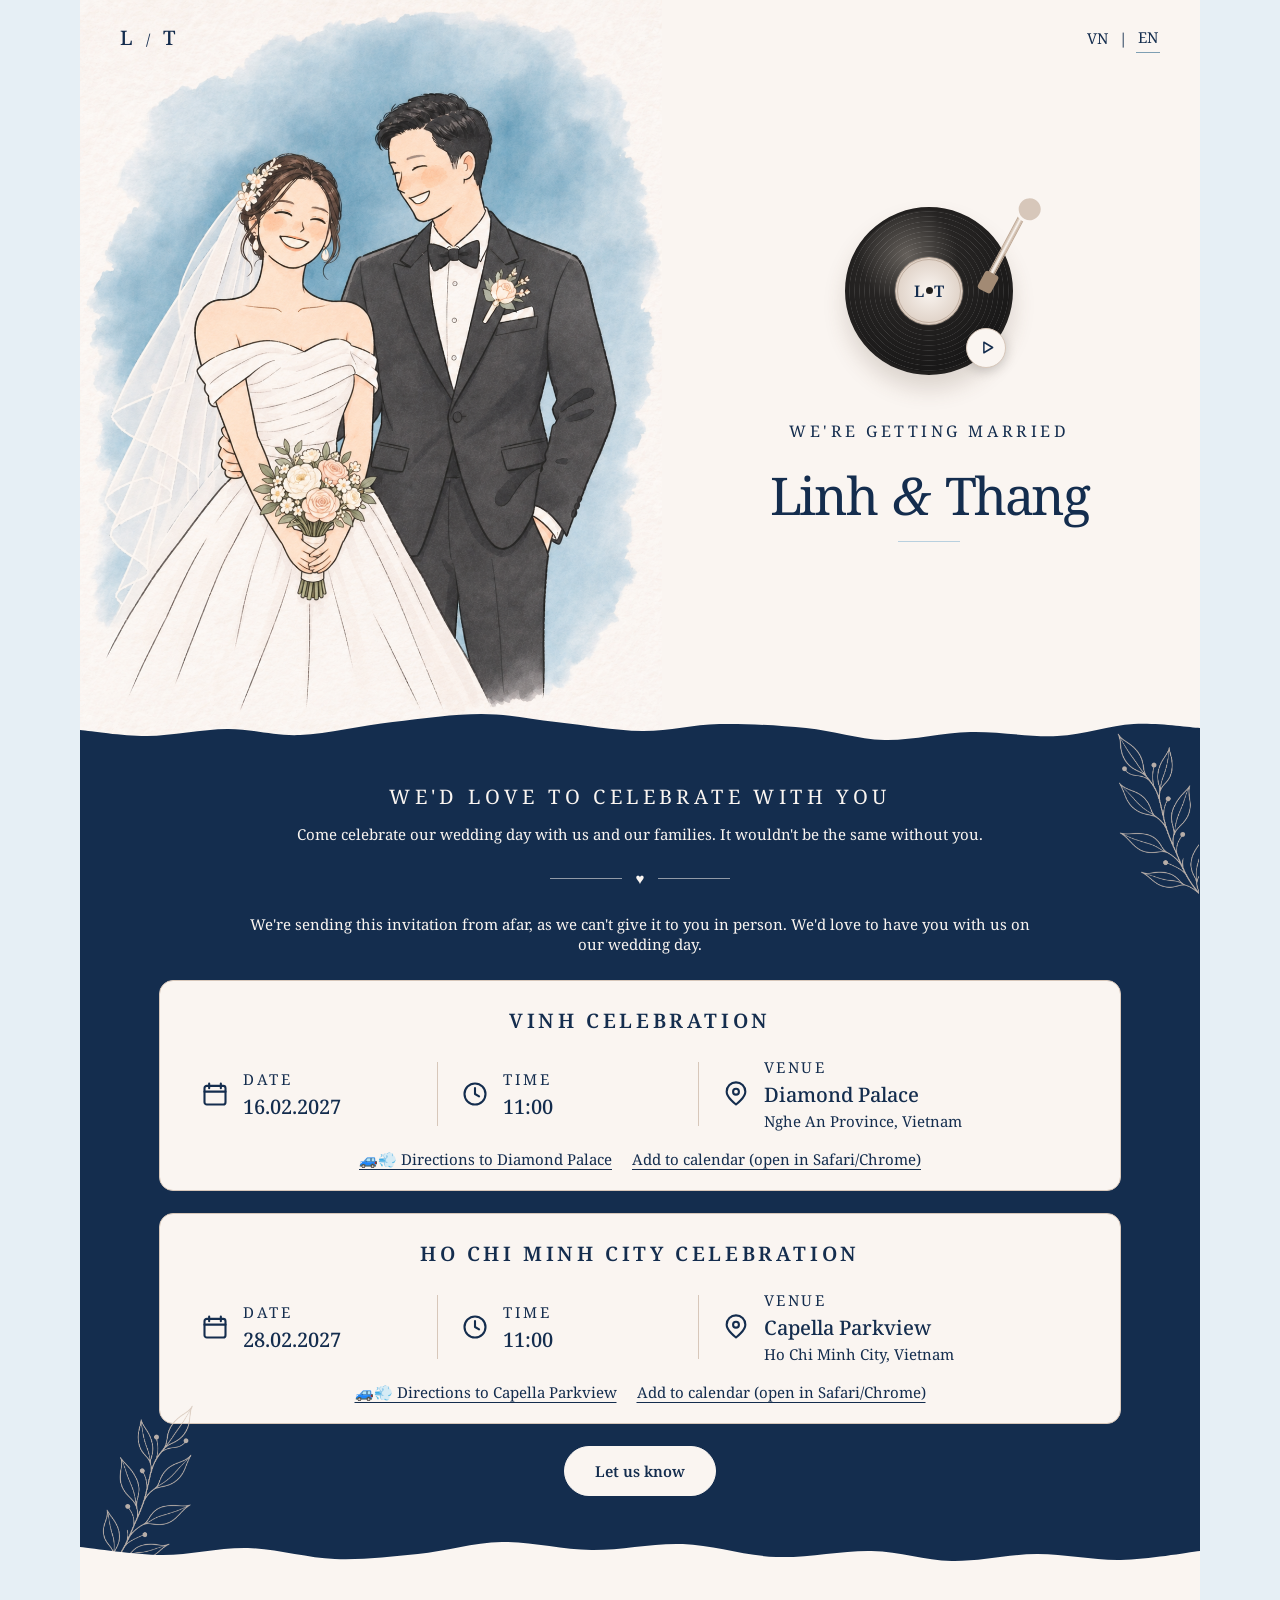
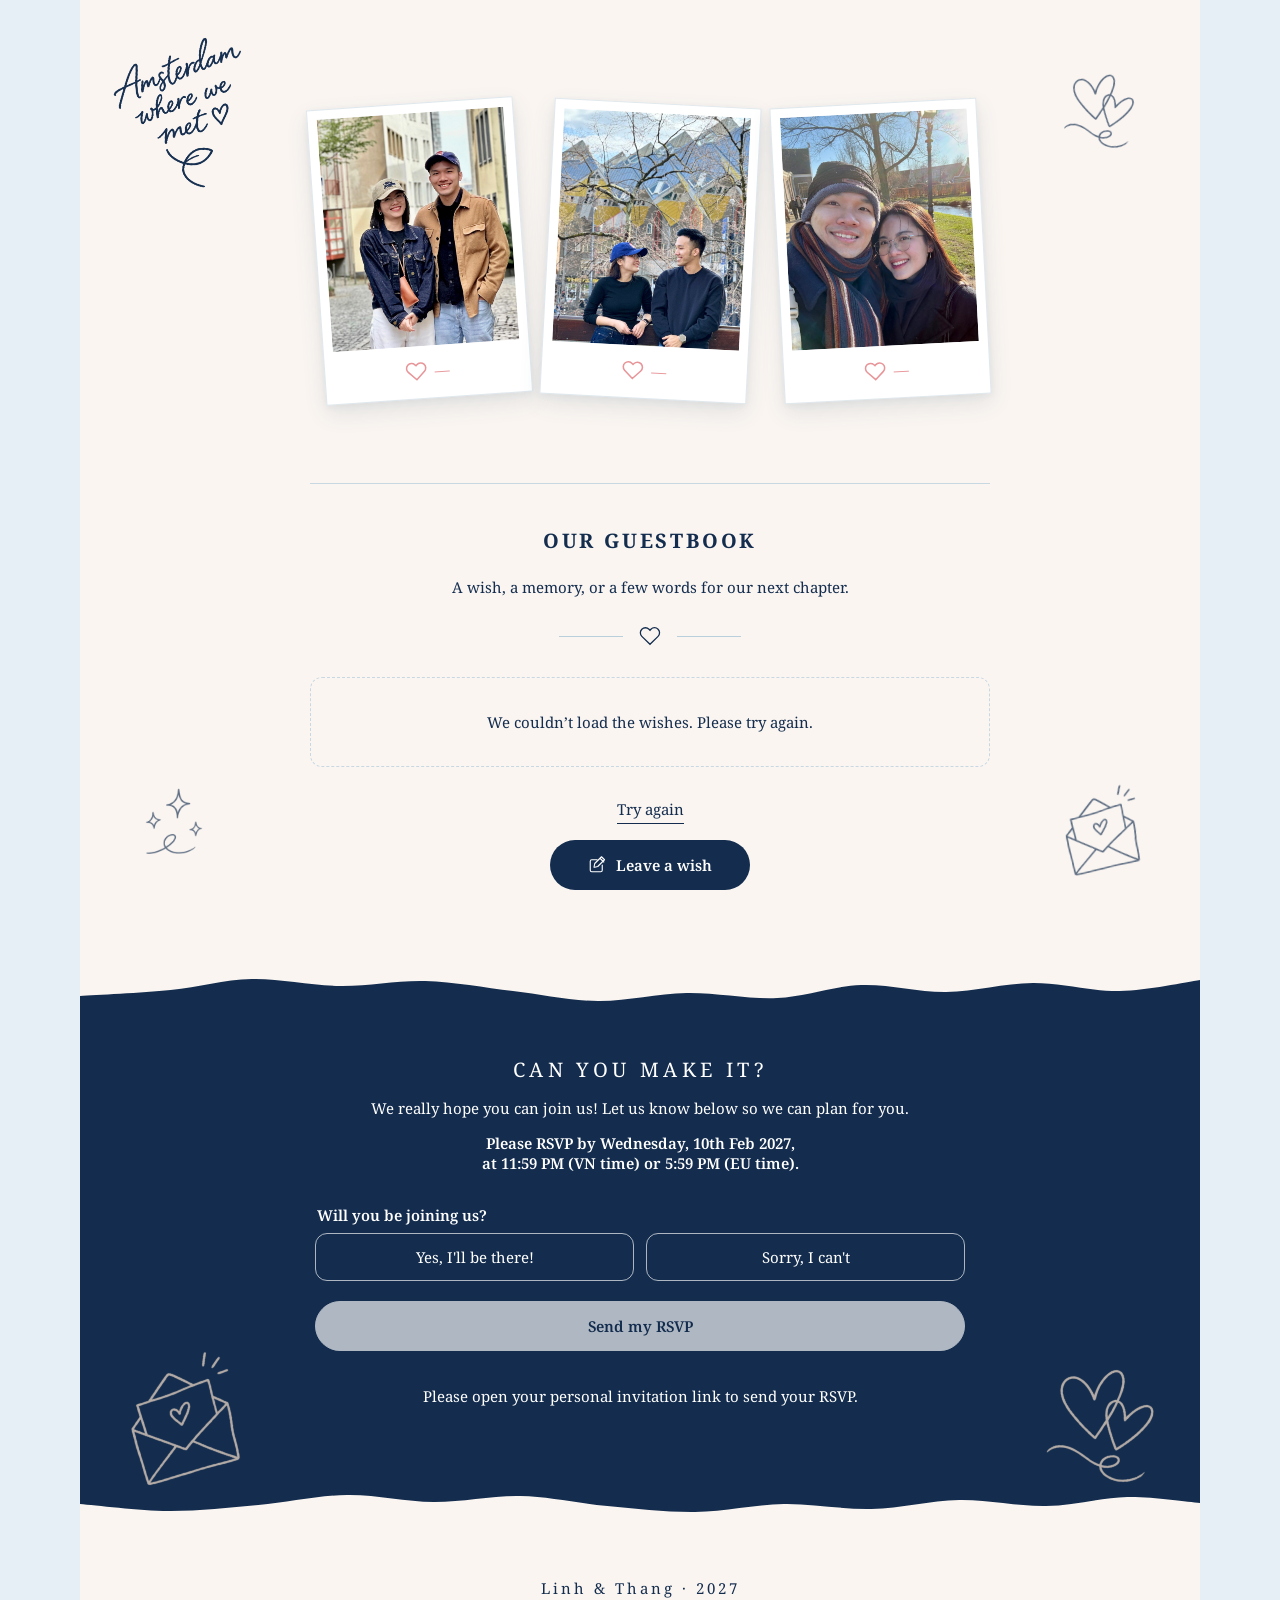
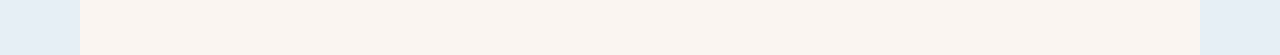
==== commit 20114112: "Use chúng mình/em throughout Vietnamese invitation copy and lettering" ====
--- a/index.html
+++ b/index.html
@@ -94,7 +94,7 @@
   <link rel="preconnect" href="https://fonts.gstatic.com" crossorigin>
   <link href="https://fonts.googleapis.com/css2?family=Noto+Serif:ital,wght@0,400;0,500;0,600;1,400;1,500&display=swap" rel="stylesheet">
   <link rel="preload" as="image" href="assets/hero-watercolour-bouquet-20261103.png" fetchpriority="high">
-  <link rel="stylesheet" href="styles.css?v=calendar-linked-note-20261116">
+  <link rel="stylesheet" href="styles.css?v=pronoun-copy-20261116">
   <link rel="stylesheet" href="guestbook.css?v=20261116b">
 </head>
 <body>
@@ -395,8 +395,8 @@
     <button class="btn primary" id="guestbookSend" type="submit" data-gb-copy="send">Send my wish</button>
   </form>
 </dialog>
-<script src="script.js?v=calendar-linked-note-20261116"></script>
-<script src="guestbook.js?v=20261116a"></script>
+<script src="script.js?v=pronoun-copy-20261116"></script>
+<script src="guestbook.js?v=pronoun-copy-20261116"></script>
 </body>
 </html>
 
--- a/styles.css
+++ b/styles.css
@@ -993,8 +993,8 @@
   mask:url("assets/story-amsterdam-met-en-20261104.png") center/contain no-repeat;
 }
 html[lang="vi"] .story-origin-art{
-  -webkit-mask-image:url("assets/story-amsterdam-met-vi-20261104.png");
-  mask-image:url("assets/story-amsterdam-met-vi-20261104.png");
+  -webkit-mask-image:url("assets/story-amsterdam-met-vi-20261116.png");
+  mask-image:url("assets/story-amsterdam-met-vi-20261116.png");
 }
 .story-small-doodles{display:contents}
 .story-doodle{
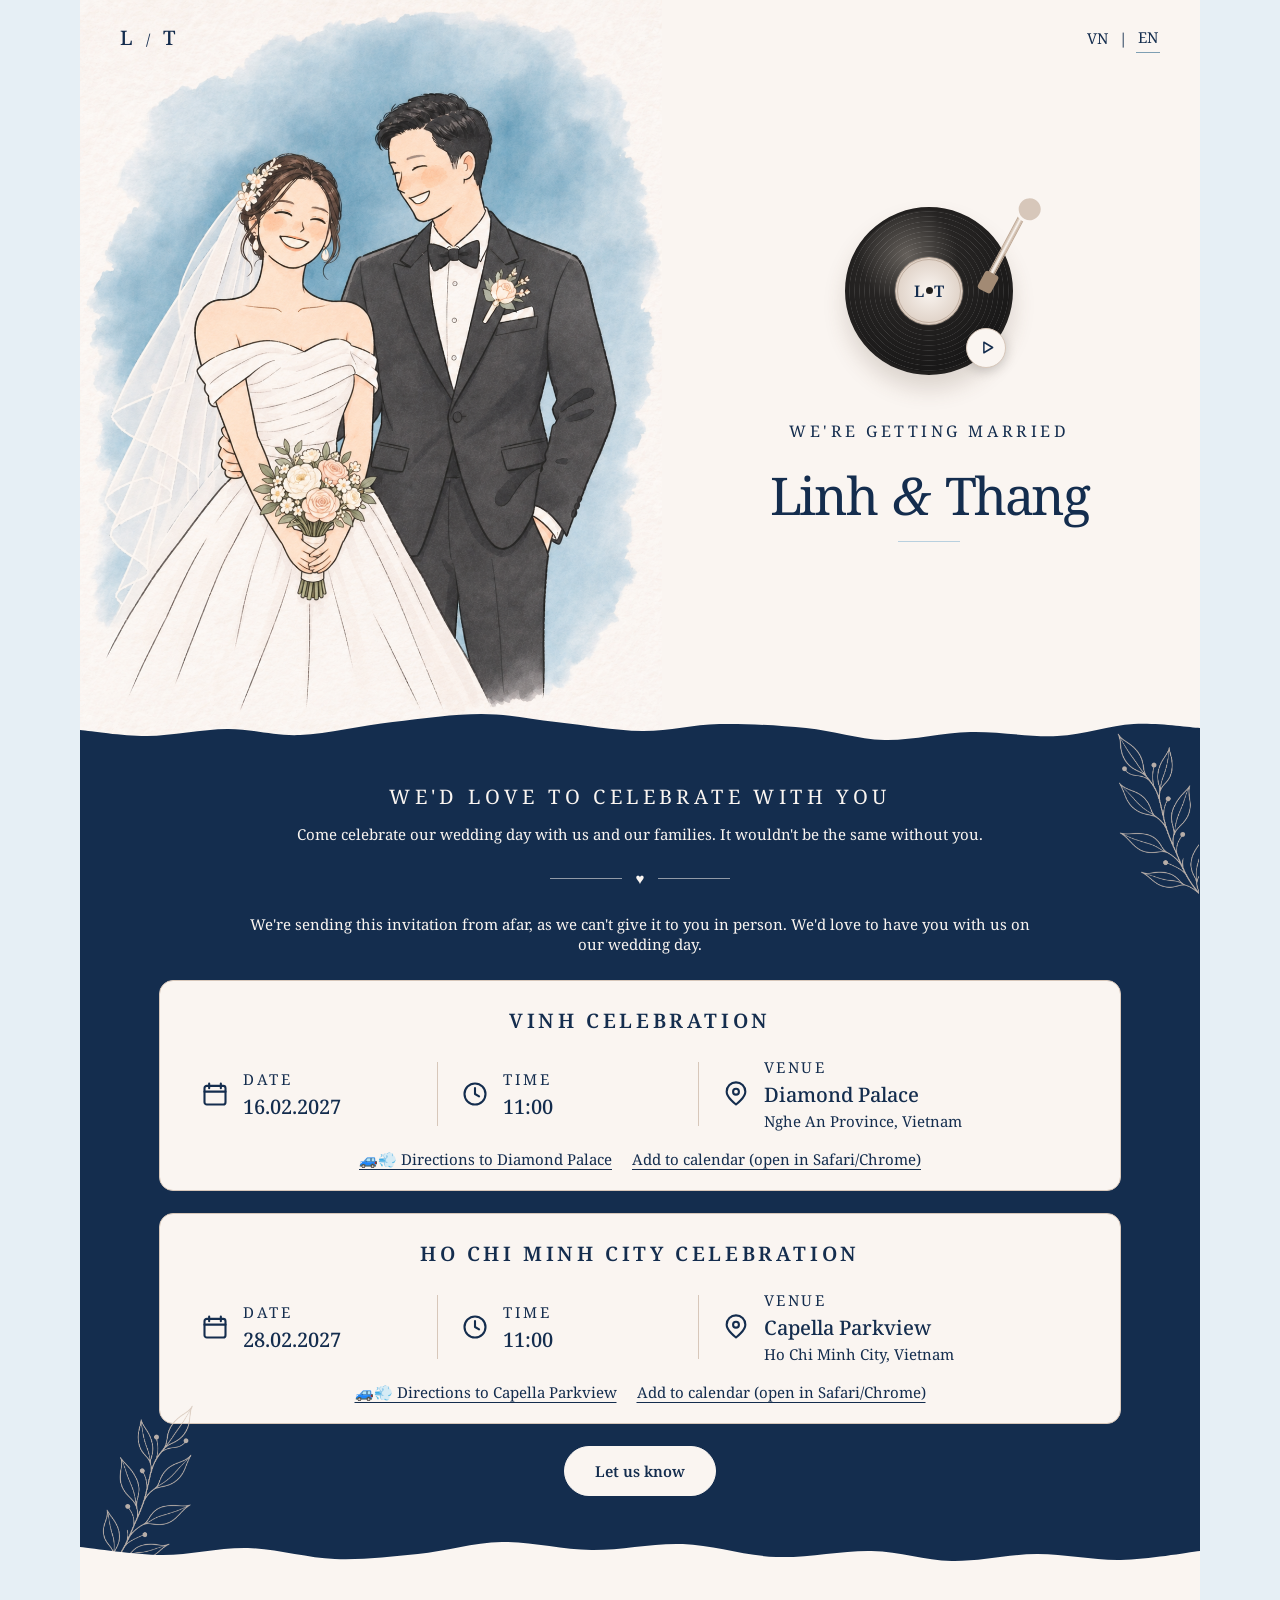
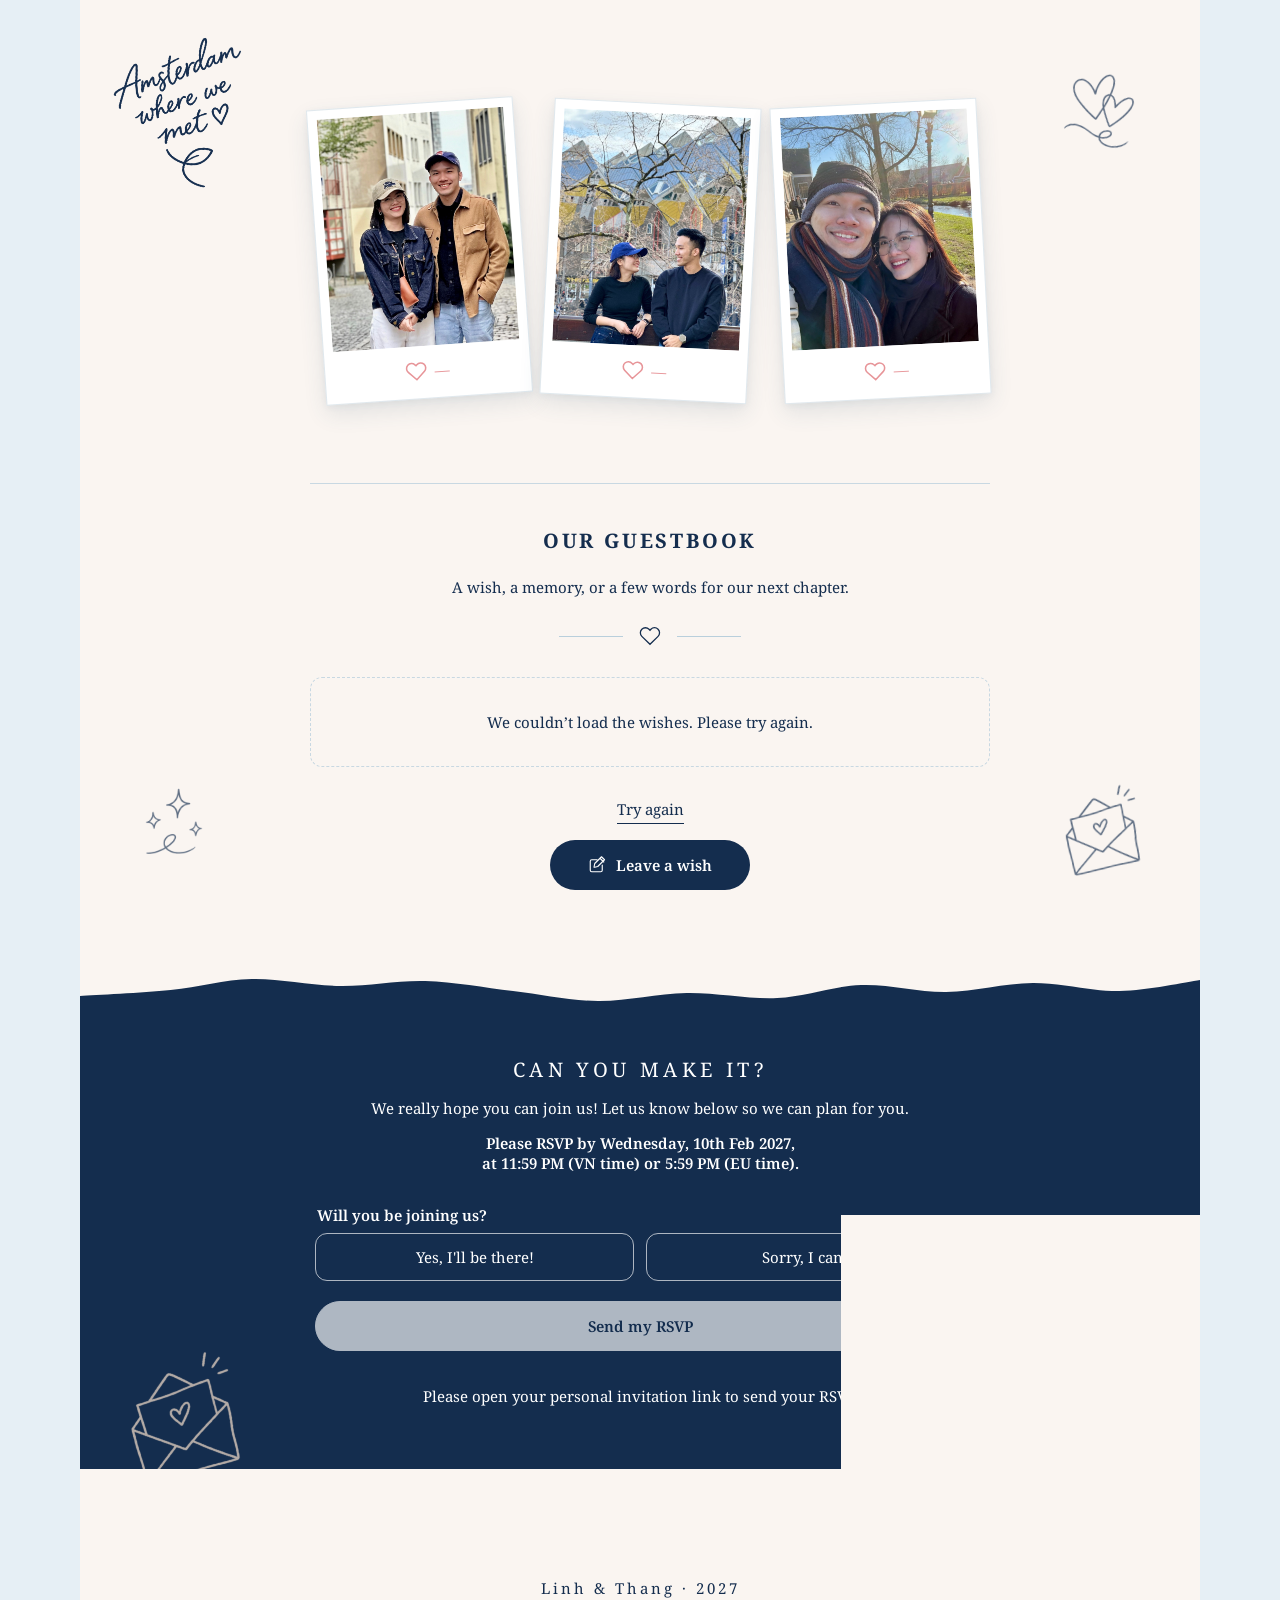
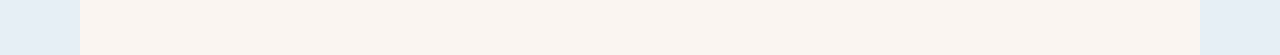
==== commit d7d3038a: "Use English text for social invitation previews" ====
--- a/index.html
+++ b/index.html
@@ -4,27 +4,27 @@
   <meta charset="utf-8">
   <meta name="viewport" content="width=device-width,initial-scale=1,viewport-fit=cover">
   <meta name="theme-color" content="#e6eff5">
-  <meta name="description" content="Thân mến mời bạn đến chung vui trong ngày cưới của Linh &amp; Thắng. Nghệ An · 16.02.2027 | TP. Hồ Chí Minh · 28.02.2027.">
+  <meta name="description" content="We'd love to celebrate our wedding with you. Nghe An · 16 February 2027 | Ho Chi Minh City · 28 February 2027.">
   <title>Linh & Thang | We're getting married!</title>
   <!-- Static sharing metadata is readable before JavaScript or the private guest lookup.
        Keep og:url and canonical unset: invitation query parameters identify the recipient. -->
   <meta property="og:type" content="website">
-  <meta property="og:site_name" content="Linh &amp; Thắng">
-  <meta property="og:locale" content="vi_VN">
-  <meta property="og:locale:alternate" content="en_US">
-  <meta property="og:title" content="Linh &amp; Thắng | Thiệp cưới">
-  <meta property="og:description" content="Thân mến mời bạn đến chung vui trong ngày cưới của Linh &amp; Thắng. Nghệ An · 16.02.2027 | TP. Hồ Chí Minh · 28.02.2027.">
-  <meta property="og:image" content="https://linhthangwedding.github.io/assets/polaroid-couple-20261106.jpg">
-  <meta property="og:image:secure_url" content="https://linhthangwedding.github.io/assets/polaroid-couple-20261106.jpg">
+  <meta property="og:site_name" content="Linh &amp; Thang">
+  <meta property="og:locale" content="en_US">
+  <meta property="og:locale:alternate" content="vi_VN">
+  <meta property="og:title" content="Linh &amp; Thang · 16 &amp; 28 February 2027">
+  <meta property="og:description" content="We'd love to celebrate our wedding with you. Nghe An · 16 February 2027 | Ho Chi Minh City · 28 February 2027.">
+  <meta property="og:image" content="https://linhthangwedding.github.io/assets/share-invitation-20261123-rgb.jpg">
+  <meta property="og:image:secure_url" content="https://linhthangwedding.github.io/assets/share-invitation-20261123-rgb.jpg">
   <meta property="og:image:type" content="image/jpeg">
-  <meta property="og:image:width" content="1436">
-  <meta property="og:image:height" content="2048">
-  <meta property="og:image:alt" content="Linh và Thắng bên nhau trên một con phố ở Hà Lan.">
+  <meta property="og:image:width" content="2048">
+  <meta property="og:image:height" content="1301">
+  <meta property="og:image:alt" content="Linh and Thang's wedding invitation, featuring a watercolour bride and groom on a blue and beige background.">
   <meta name="twitter:card" content="summary_large_image">
-  <meta name="twitter:title" content="Linh &amp; Thắng | Thiệp cưới">
-  <meta name="twitter:description" content="Thân mến mời bạn đến chung vui trong ngày cưới của Linh &amp; Thắng. Nghệ An · 16.02.2027 | TP. Hồ Chí Minh · 28.02.2027.">
-  <meta name="twitter:image" content="https://linhthangwedding.github.io/assets/polaroid-couple-20261106.jpg">
-  <meta name="twitter:image:alt" content="Linh và Thắng bên nhau trên một con phố ở Hà Lan.">
+  <meta name="twitter:title" content="Linh &amp; Thang · 16 &amp; 28 February 2027">
+  <meta name="twitter:description" content="We'd love to celebrate our wedding with you. Nghe An · 16 February 2027 | Ho Chi Minh City · 28 February 2027.">
+  <meta name="twitter:image" content="https://linhthangwedding.github.io/assets/share-invitation-20261123-rgb.jpg">
+  <meta name="twitter:image:alt" content="Linh and Thang's wedding invitation, featuring a watercolour bride and groom on a blue and beige background.">
   <link rel="preconnect" href="https://script.google.com">
   <link rel="dns-prefetch" href="//script.googleusercontent.com">
   <!-- Begin the private guest lookup as soon as the HTML head is parsed.
@@ -94,7 +94,7 @@
   <link rel="preconnect" href="https://fonts.gstatic.com" crossorigin>
   <link href="https://fonts.googleapis.com/css2?family=Noto+Serif:ital,wght@0,400;0,500;0,600;1,400;1,500&display=swap" rel="stylesheet">
   <link rel="preload" as="image" href="assets/hero-watercolour-bouquet-20261103.png" fetchpriority="high">
-  <link rel="stylesheet" href="styles.css?v=pronoun-copy-20261116">
+  <link rel="stylesheet" href="styles.css?v=amsterdam-love-20261116">
   <link rel="stylesheet" href="guestbook.css?v=20261116b">
 </head>
 <body>
@@ -395,8 +395,8 @@
     <button class="btn primary" id="guestbookSend" type="submit" data-gb-copy="send">Send my wish</button>
   </form>
 </dialog>
-<script src="script.js?v=pronoun-copy-20261116"></script>
-<script src="guestbook.js?v=pronoun-copy-20261116"></script>
+<script src="script.js?v=addressing-copy-20261117"></script>
+<script src="guestbook.js?v=addressing-copy-20261117"></script>
 </body>
 </html>
 
--- a/styles.css
+++ b/styles.css
@@ -993,8 +993,8 @@
   mask:url("assets/story-amsterdam-met-en-20261104.png") center/contain no-repeat;
 }
 html[lang="vi"] .story-origin-art{
-  -webkit-mask-image:url("assets/story-amsterdam-met-vi-20261116.png");
-  mask-image:url("assets/story-amsterdam-met-vi-20261116.png");
+  -webkit-mask-image:url("assets/story-amsterdam-love-vi-20261116.png");
+  mask-image:url("assets/story-amsterdam-love-vi-20261116.png");
 }
 .story-small-doodles{display:contents}
 .story-doodle{
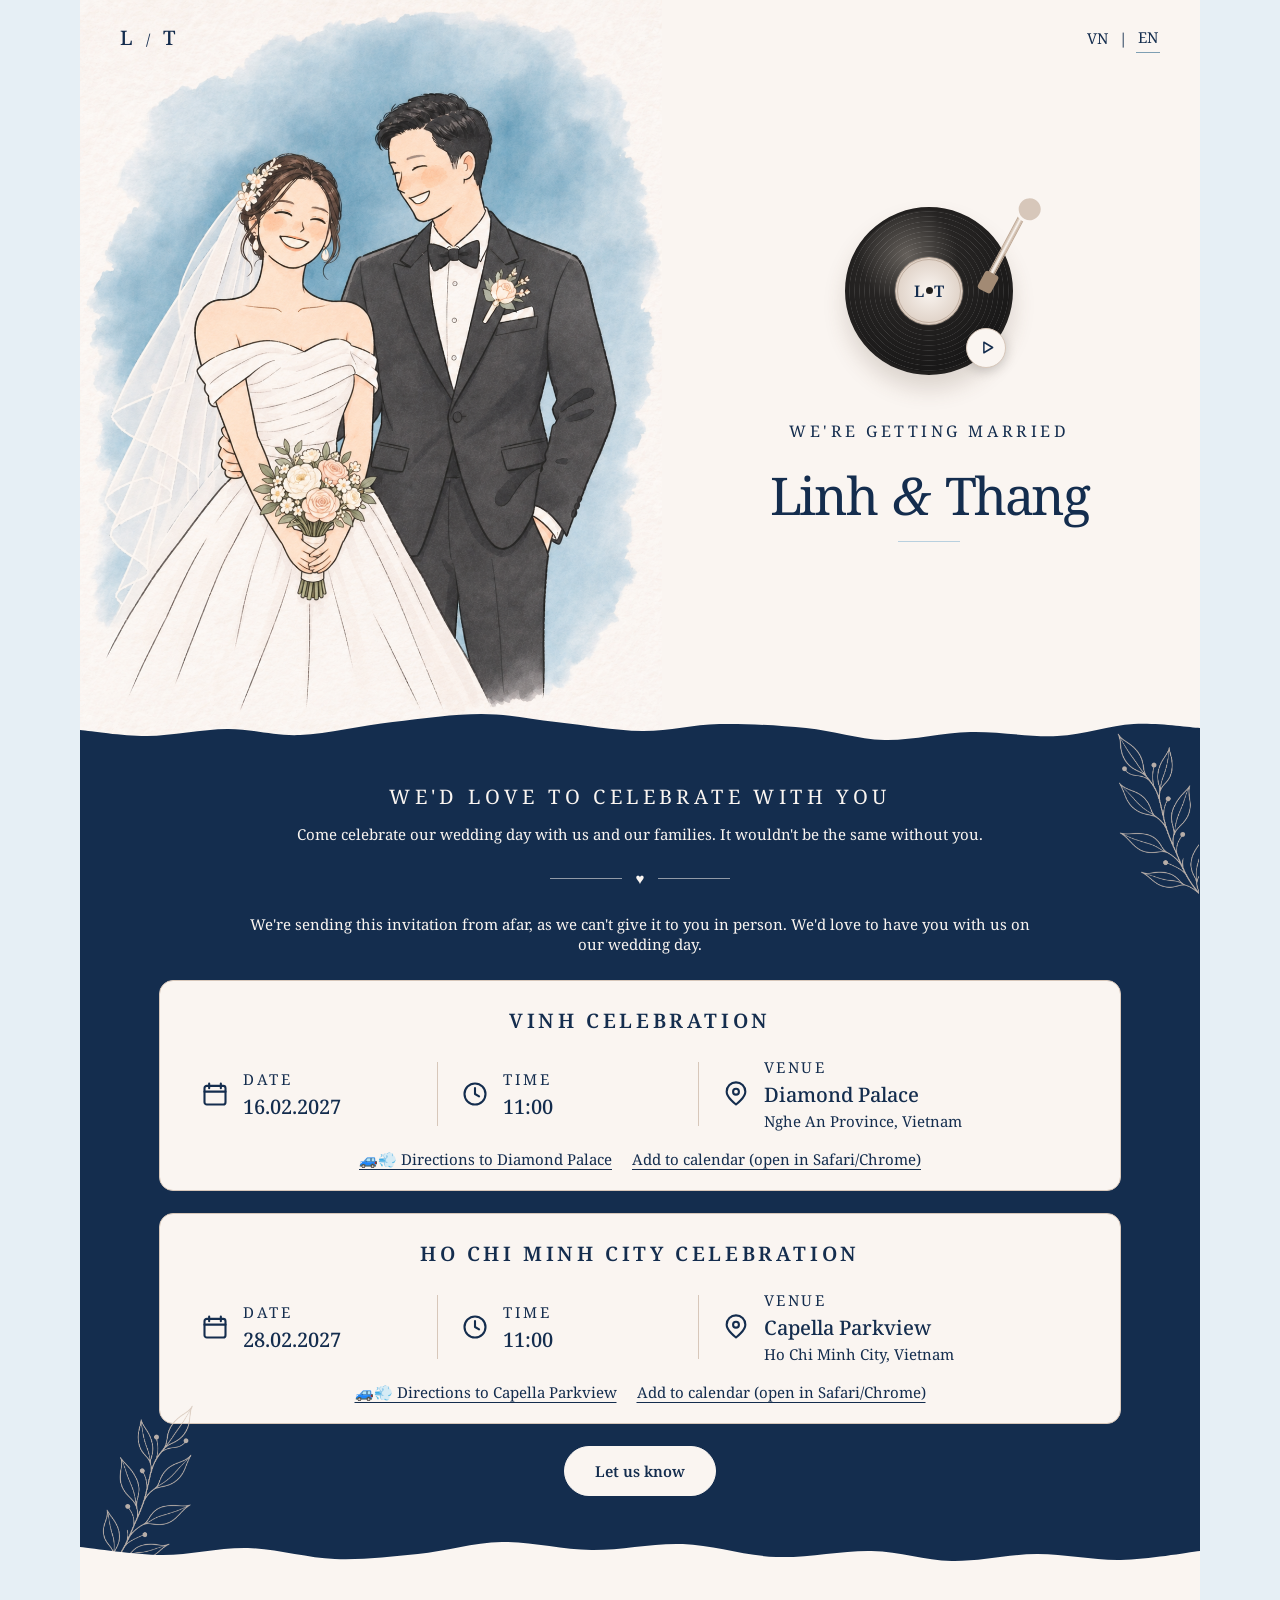
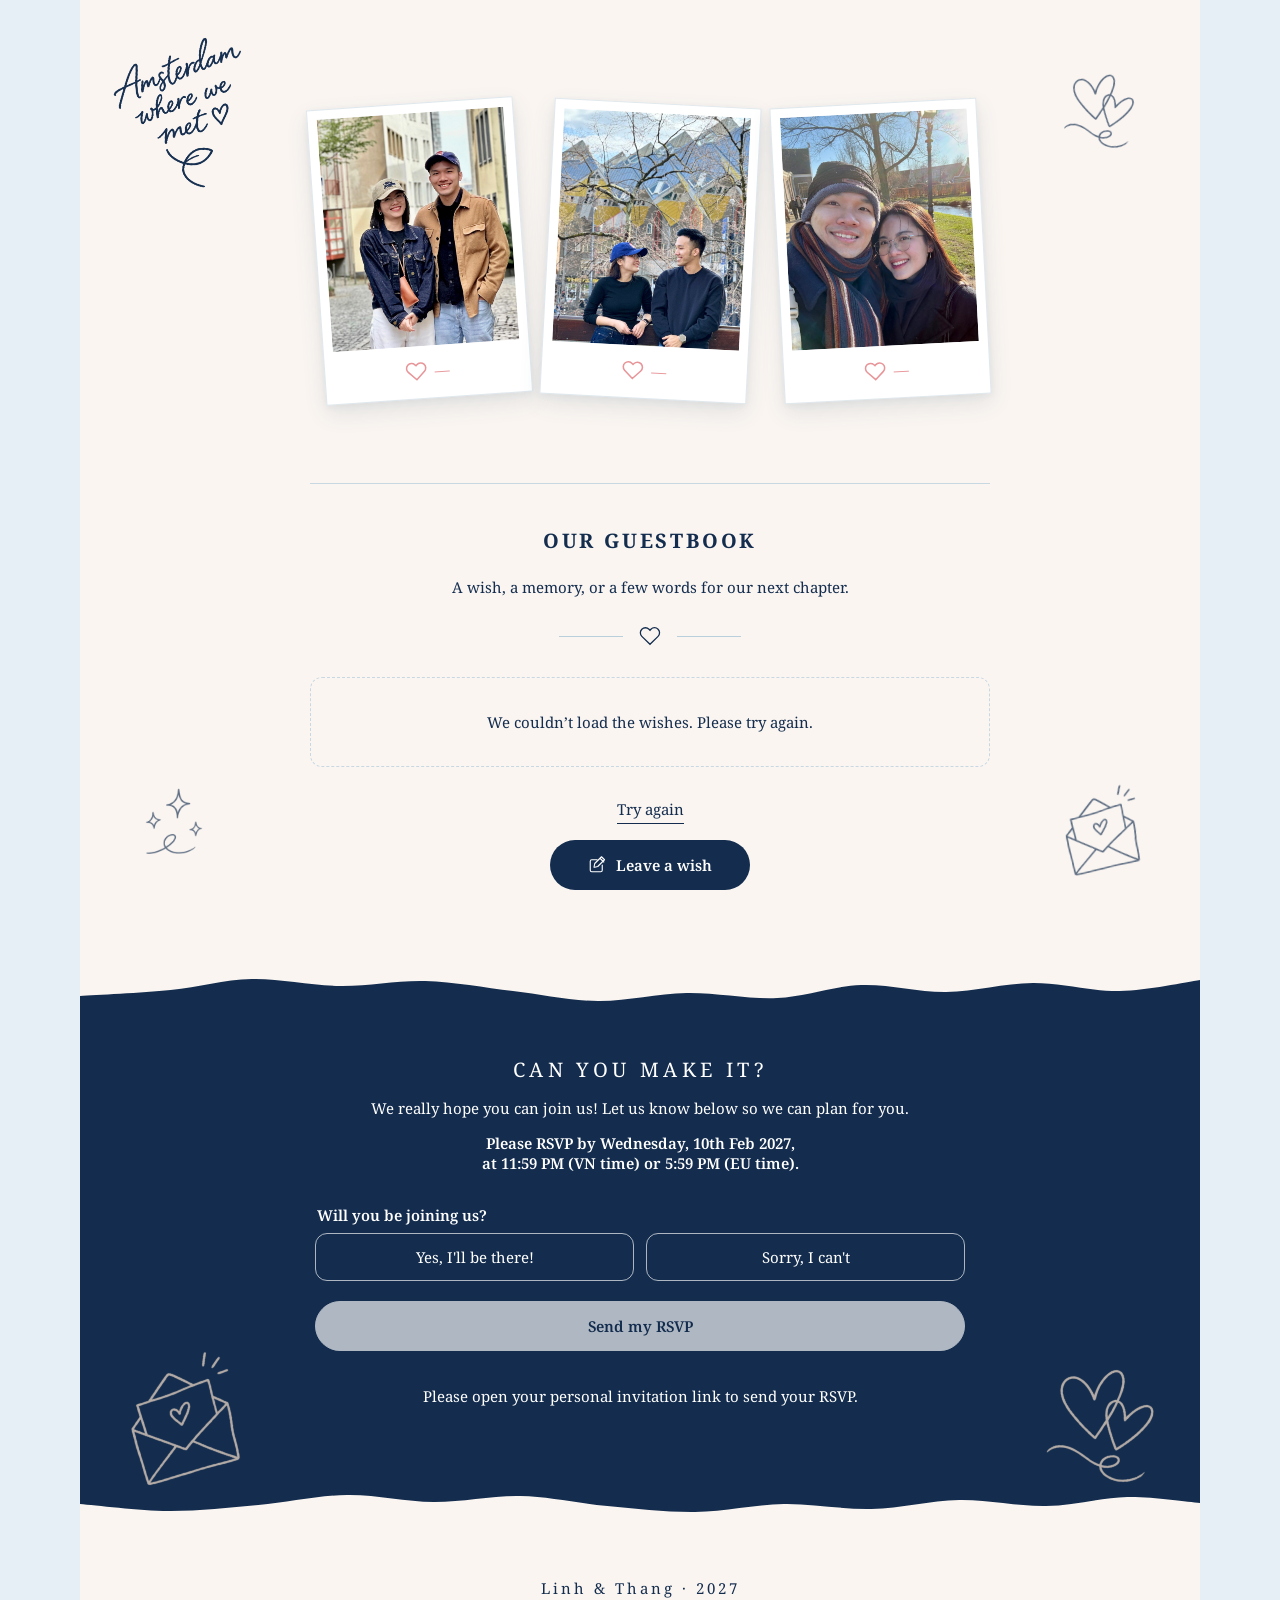
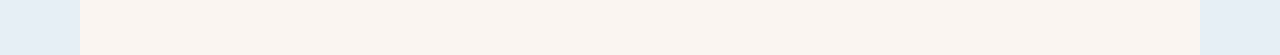
==== commit b9451513: "Show exact guest names from a fast local snapshot before live RSVP verification" ====
--- a/index.html
+++ b/index.html
@@ -27,6 +27,55 @@
   <meta name="twitter:image:alt" content="Linh and Thang's wedding invitation, featuring a watercolour bride and groom on a blue and beige background.">
   <link rel="preconnect" href="https://script.google.com">
   <link rel="dns-prefetch" href="//script.googleusercontent.com">
+  <!-- Load the exact display label from this site's small encrypted snapshot.
+       This is a display hint only. Live guest verification still controls RSVP.
+       The snapshot contains no RSVP responses or plain-text guest directory. -->
+  <script>
+  (() => {
+    const params = new URLSearchParams(location.search);
+    const slug = (params.get("i") || params.get("invite") || "").trim();
+    if (!/^[a-z0-9][a-z0-9-]{1,75}$/.test(slug) || !window.crypto?.subtle) return;
+    window.__ltwFastGuestLookup = (async () => {
+      try {
+        const encoder = new TextEncoder();
+        const digest = value => crypto.subtle.digest("SHA-256", encoder.encode(value));
+        const [response, idBytes, keyBytes] = await Promise.all([
+          fetch("assets/invite-labels-20261124.json", {cache:"no-cache", priority:"high"}),
+          digest(slug), digest("ltw:invite-label:v1:" + slug)
+        ]);
+        if (!response.ok) return "";
+        const snapshot = await response.json();
+        if (snapshot.version !== 1) return "";
+        const id = Array.from(new Uint8Array(idBytes), byte => byte.toString(16).padStart(2, "0")).join("");
+        const record = snapshot.labels?.[id];
+        if (!Array.isArray(record) || record.length !== 2) return "";
+        const bytes = value => Uint8Array.from(atob(value), char => char.charCodeAt(0));
+        const key = await crypto.subtle.importKey("raw", keyBytes, "AES-GCM", false, ["decrypt"]);
+        const plain = await crypto.subtle.decrypt({name:"AES-GCM", iv:bytes(record[0]), additionalData:encoder.encode(slug)}, key, bytes(record[1]));
+        const name = new TextDecoder().decode(plain).trim().slice(0, 120);
+        if (!name || window.__ltwAuthoritativeGuestSettled) return "";
+        window.__ltwFastGuestName = name;
+        const paint = () => {
+          if (window.__ltwAuthoritativeGuestSettled) return;
+          const label = document.getElementById("inviteGuestName");
+          if (label) {
+            label.textContent = name;
+            label.classList.remove("hidden");
+          }
+          const notice = document.getElementById("inviteGuestNotice");
+          if (notice?.dataset.messageKey === "guestLoading") {
+            notice.dataset.messageKey = "";
+            notice.textContent = "";
+            notice.classList.add("hidden");
+          }
+        };
+        paint();
+        if (document.readyState === "loading") document.addEventListener("DOMContentLoaded", paint, {once:true});
+        return name;
+      } catch (_) { return ""; } // Unsupported crypto/network: use the existing live lookup.
+    })();
+  })();
+  </script>
   <!-- Begin the private guest lookup as soon as the HTML head is parsed.
        The response is held for script.js?v=repeat-hearts-20261104; no names are embedded in public files. -->
   <script>
@@ -56,6 +105,7 @@
       // Paint the verified guest name as soon as the early lookup returns.
       // Do not wait for the main JavaScript bundle or trust a guessed slug.
       window[callback] = data => {
+        if (data && (data.valid === true || data.invalid === true)) window.__ltwAuthoritativeGuestSettled = true;
         if (data && data.valid === true && typeof data.name === "string" && data.name.trim()) {
           const name = data.name.trim().slice(0, 120);
           const cacheEntry = JSON.stringify({
@@ -150,7 +200,7 @@
       (() => {
         const params = new URLSearchParams(window.location.search);
         const slug = (params.get("i") || params.get("invite") || "").trim();
-        let name = (params.get("to") || "").trim().slice(0, 120);
+        let name = (window.__ltwFastGuestName || params.get("to") || "").trim().slice(0, 120);
         if (!name && /^[a-z0-9][a-z0-9-]{1,75}$/.test(slug)) {
           // Only a name previously verified by our backend is saved locally.
           // Show it before the rest of the page finishes parsing.
@@ -395,7 +445,7 @@
     <button class="btn primary" id="guestbookSend" type="submit" data-gb-copy="send">Send my wish</button>
   </form>
 </dialog>
-<script src="script.js?v=addressing-copy-20261117"></script>
+<script src="script.js?v=fast-invite-name-20261124"></script>
 <script src="guestbook.js?v=addressing-copy-20261117"></script>
 </body>
 </html>
